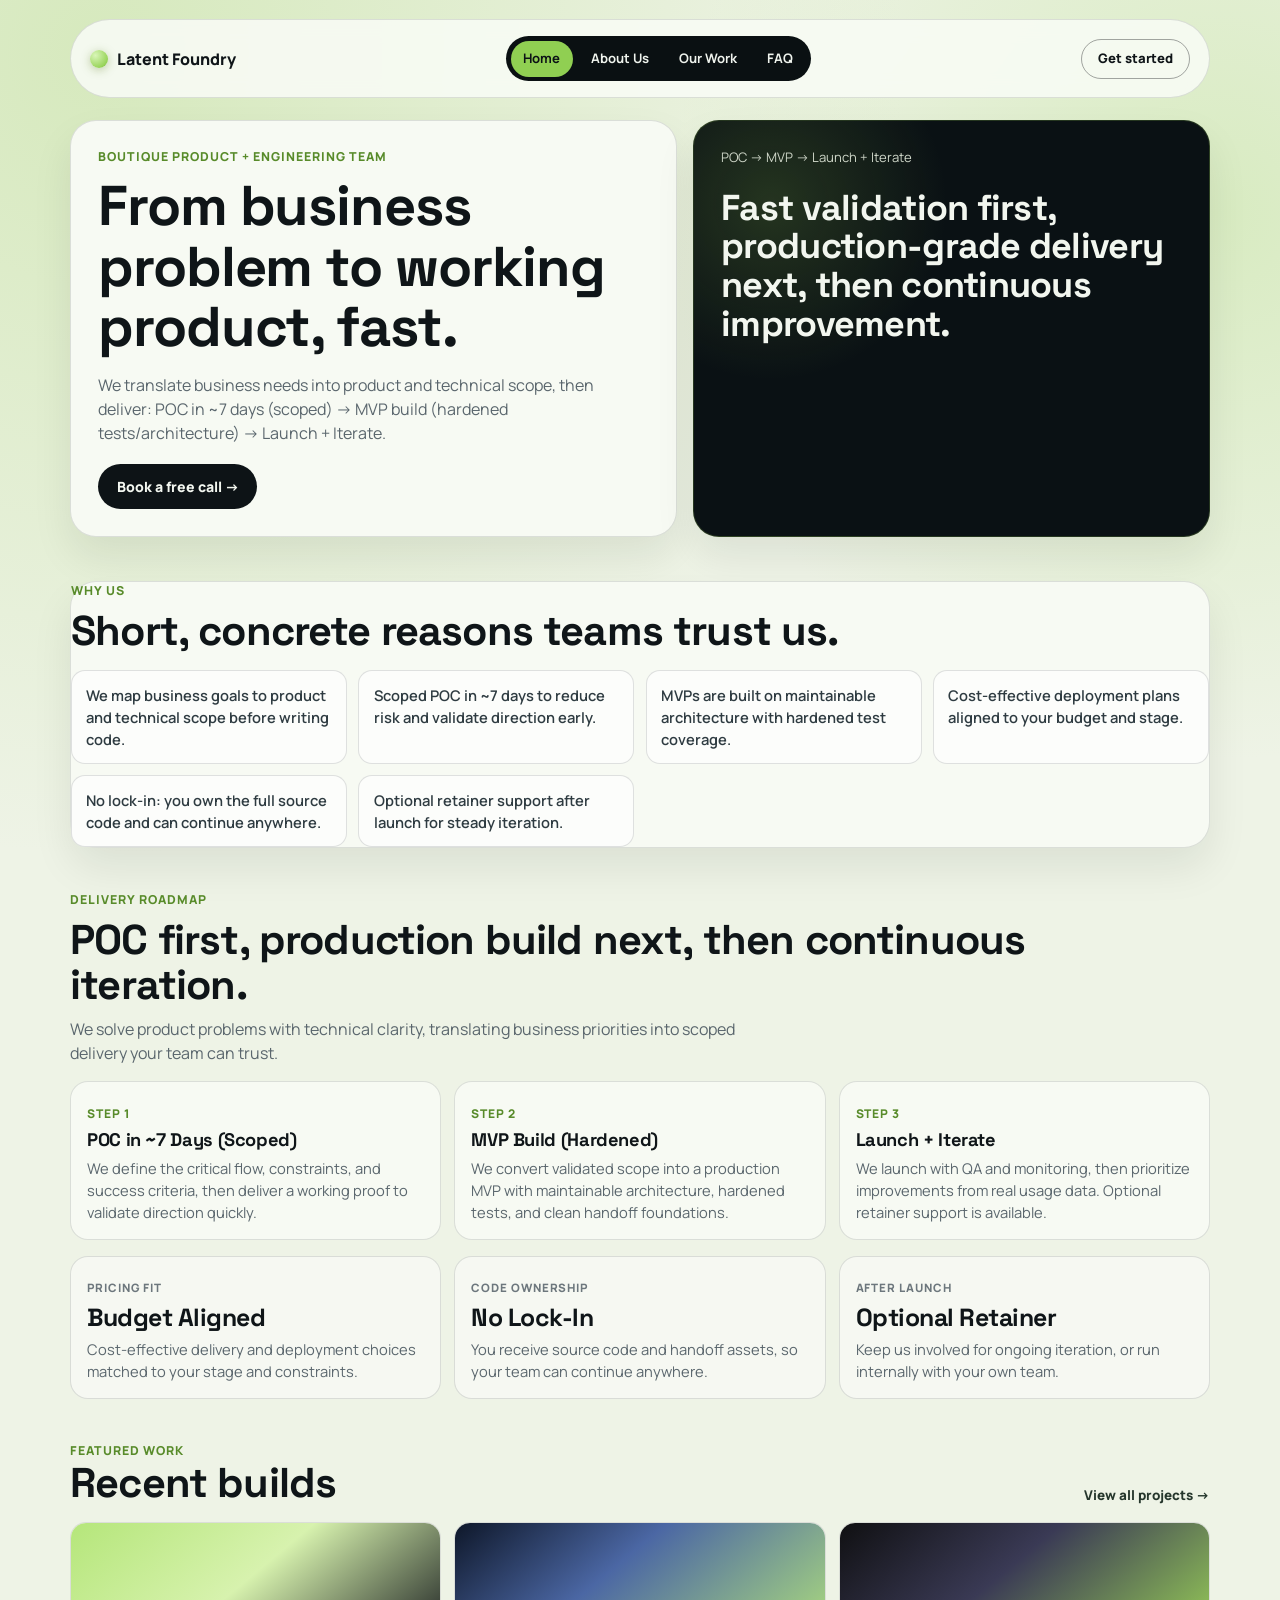
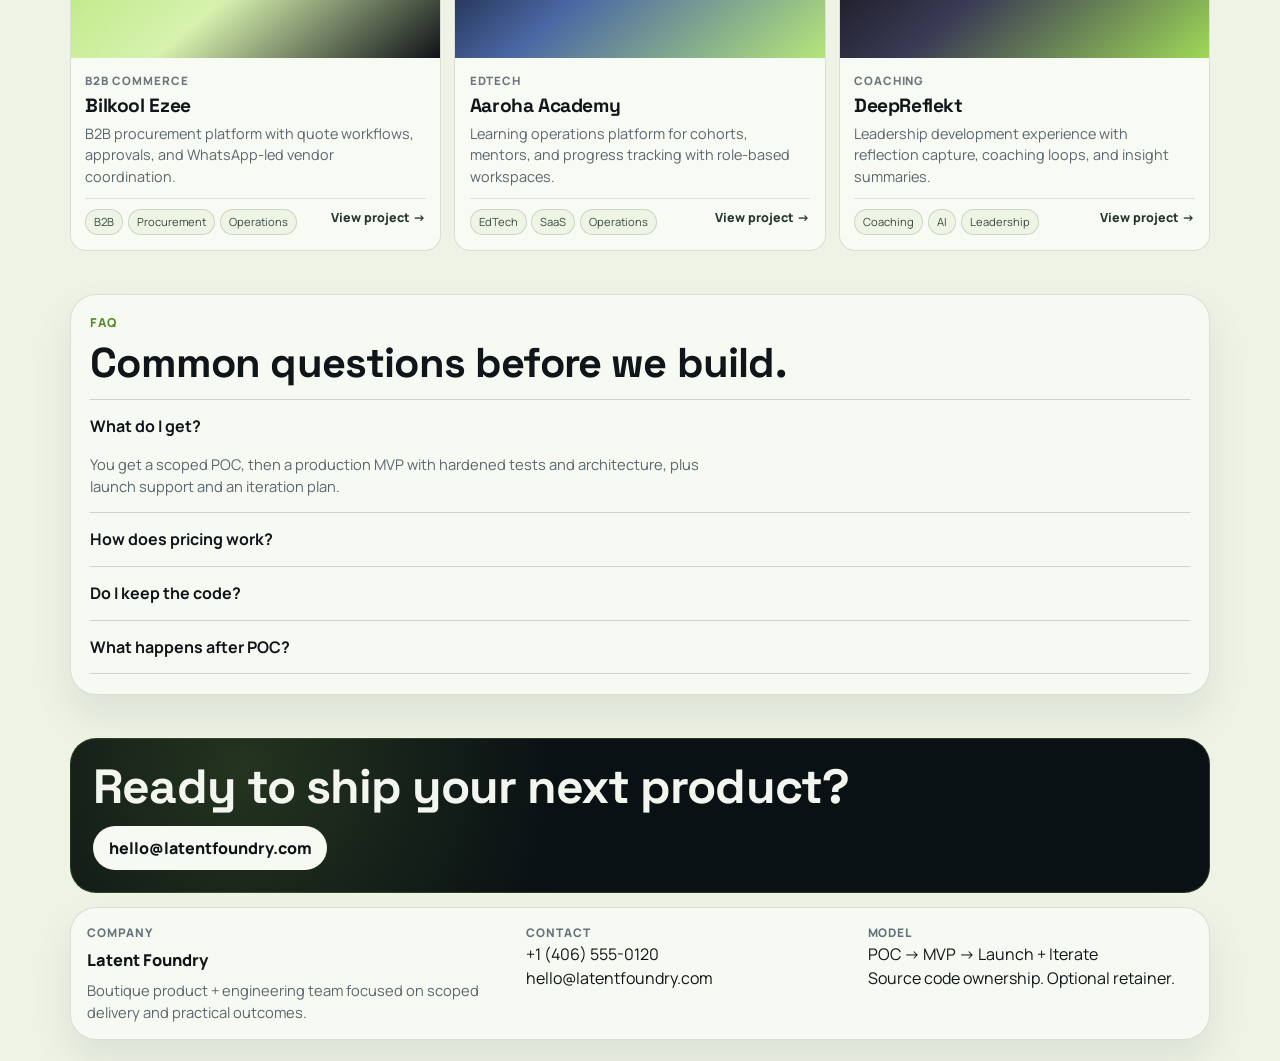
==== index.html @ 04f0ca00 "Convert site to multi-page static routes with project slug pages" ====
<!doctype html>
<html lang="en">
  <head>
    <meta charset="UTF-8" />
    <link rel="icon" type="image/svg+xml" href="./assets/favicon.svg" />
    <meta name="viewport" content="width=device-width, initial-scale=1.0" />
    <meta
      name="description"
      content="Boutique product and engineering team translating business needs into scoped POCs, hardened MVPs, and launch-ready products."
    />
    <title>Latent Foundry | Home</title>
    <link rel="preconnect" href="https://fonts.googleapis.com" />
    <link rel="preconnect" href="https://fonts.gstatic.com" crossorigin />
    <link
      href="https://fonts.googleapis.com/css2?family=Manrope:wght@400;600;700;800&family=Space+Grotesk:wght@500;700&display=swap"
      rel="stylesheet"
    />
    <link rel="stylesheet" href="./css/styles.css" />
  </head>
  <body data-page="home">
    <header class="site-header" id="top">
      <div class="container nav-shell">
        <a href="./" class="brand">
          <span class="brand-dot" aria-hidden="true"></span>
          <span class="brand-text">Latent Foundry</span>
        </a>
        <nav class="nav-links" aria-label="Primary">
          <a href="./" class="active">Home</a>
          <a href="./about/">About Us</a>
          <a href="./work/">Our Work</a>
          <a href="./#faq">FAQ</a>
        </nav>
        <a href="./get-started/" class="nav-cta">Get started</a>
      </div>
    </header>

    <main>
      <section class="hero section">
        <div class="container hero-grid">
          <div class="hero-copy panel" data-reveal>
            <p class="eyebrow" id="hero-eyebrow"></p>
            <h1 id="hero-title"></h1>
            <p class="subtitle" id="hero-subtitle"></p>
            <a href="./get-started/" class="primary-cta">Book a free call -></a>
          </div>

          <aside class="hero-card panel panel-dark" data-reveal>
            <p class="meta" id="hero-card-meta"></p>
            <h2 id="hero-card-title"></h2>
            <div class="bars" aria-hidden="true">
              <span class="bar b1"></span>
              <span class="bar b2"></span>
              <span class="bar b3"></span>
            </div>
          </aside>
        </div>
      </section>

      <section class="section" id="why-us">
        <div class="container panel" data-reveal>
          <div class="section-head">
            <p class="eyebrow">Why us</p>
            <h2>Short, concrete reasons teams trust us.</h2>
          </div>
          <ul id="why-us-list" class="why-list"></ul>
        </div>
      </section>

      <section class="section" id="roadmap">
        <div class="container" data-reveal>
          <div class="section-head">
            <p class="eyebrow">Delivery roadmap</p>
            <h2 id="roadmap-title"></h2>
            <p class="lead" id="roadmap-subtitle"></p>
          </div>
          <div id="roadmap-steps" class="roadmap-grid"></div>
          <div id="trust-cards" class="trust-grid"></div>
        </div>
      </section>

      <section class="section">
        <div class="container" data-reveal>
          <div class="section-head inline-head">
            <div>
              <p class="eyebrow">Featured work</p>
              <h2>Recent builds</h2>
            </div>
            <a class="text-link-cta" href="./work/">View all projects -></a>
          </div>
          <div id="featured-project-grid" class="project-grid" data-project-link-prefix="./work/"></div>
        </div>
      </section>

      <section class="section" id="faq">
        <div class="container panel faq-panel" data-reveal>
          <div class="section-head">
            <p class="eyebrow">FAQ</p>
            <h2>Common questions before we build.</h2>
          </div>
          <div id="faq-list" class="faq-list"></div>
        </div>
      </section>
    </main>

    <footer class="section" id="contact">
      <div class="container">
        <div class="footer-cta panel-dark" data-reveal>
          <h2>Ready to ship your next product?</h2>
          <a href="mailto:hello@latentfoundry.com" class="footer-cta-link">hello@latentfoundry.com</a>
        </div>
        <div class="footer-grid panel" data-reveal>
          <div>
            <p class="footer-label">Company</p>
            <p class="footer-brand">Latent Foundry</p>
            <p class="footer-copy">
              Boutique product + engineering team focused on scoped delivery and practical outcomes.
            </p>
          </div>
          <div>
            <p class="footer-label">Contact</p>
            <p>+1 (406) 555-0120</p>
            <p>hello@latentfoundry.com</p>
          </div>
          <div>
            <p class="footer-label">Model</p>
            <p>POC -> MVP -> Launch + Iterate</p>
            <p>Source code ownership. Optional retainer.</p>
          </div>
        </div>
      </div>
    </footer>

    <script src="./js/content.js" defer></script>
    <script src="./js/main.js" defer></script>
  </body>
</html>
---- css/styles.css ----
:root {
  --bg: #eef3e6;
  --bg-soft: #f7faf3;
  --ink: #0f1518;
  --ink-soft: #5a666d;
  --line: rgba(12, 18, 20, 0.12);
  --accent: #79ba37;
  --accent-dark: #588b2a;
  --radius-lg: 26px;
  --radius-md: 18px;
  --container: 1140px;
}

*,
*::before,
*::after {
  box-sizing: border-box;
}

html {
  scroll-behavior: smooth;
}

body {
  margin: 0;
  background:
    radial-gradient(circle at 8% 2%, #d6e9bd 0%, transparent 28%),
    radial-gradient(circle at 95% 8%, #d8ebc1 0%, transparent 20%),
    var(--bg);
  color: var(--ink);
  font-family: "Manrope", system-ui, -apple-system, Segoe UI, sans-serif;
  line-height: 1.5;
}

h1,
h2,
h3 {
  margin: 0;
  font-family: "Space Grotesk", "Manrope", sans-serif;
  letter-spacing: -0.02em;
  line-height: 1.08;
}

p {
  margin: 0;
}

a {
  color: inherit;
}

.container {
  width: min(var(--container), calc(100% - 2rem));
  margin-inline: auto;
}

.section {
  padding-block: 1.35rem;
}

.site-header {
  padding-top: 1.2rem;
}

.nav-shell {
  border: 1px solid var(--line);
  background: rgba(248, 251, 244, 0.9);
  border-radius: 999px;
  padding: 1rem 1.2rem;
  display: grid;
  grid-template-columns: auto 1fr auto;
  gap: 1rem;
  align-items: center;
  backdrop-filter: blur(10px);
}

.brand {
  display: inline-flex;
  align-items: center;
  gap: 0.55rem;
  text-decoration: none;
}

.brand-dot {
  width: 18px;
  height: 18px;
  border-radius: 50%;
  background: radial-gradient(circle at 30% 30%, #d9f6b8, #99d45b 70%, #6da832 100%);
  box-shadow: 0 2px 10px rgba(90, 127, 36, 0.38);
}

.brand-text {
  font-size: 1rem;
  font-weight: 800;
}

.nav-links {
  justify-self: center;
  display: flex;
  gap: 0.3rem;
  padding: 0.3rem;
  border-radius: 999px;
  background: #0a1012;
}

.nav-links a {
  color: #eff3ed;
  text-decoration: none;
  font-size: 0.82rem;
  font-weight: 700;
  border-radius: 999px;
  padding: 0.5rem 0.8rem;
}

.nav-links a:hover {
  background: rgba(135, 201, 63, 0.22);
}

.nav-links a.active {
  background: #90cf52;
  color: #0c1215;
}

.nav-cta {
  text-decoration: none;
  border: 1px solid rgba(10, 13, 14, 0.36);
  border-radius: 999px;
  padding: 0.58rem 1rem;
  font-size: 0.82rem;
  font-weight: 800;
}

.nav-cta:hover {
  background: #0f1416;
  color: #f3f8ee;
}

.nav-cta.active {
  background: #0f1416;
  color: #f3f8ee;
}

.hero-grid {
  display: grid;
  grid-template-columns: 1.08fr 0.92fr;
  gap: 1rem;
}

.panel {
  border: 1px solid var(--line);
  border-radius: var(--radius-lg);
  background: var(--bg-soft);
  box-shadow: 0 20px 40px rgba(17, 28, 12, 0.08);
}

.hero-copy {
  padding: 1.7rem;
}

.eyebrow {
  color: var(--accent-dark);
  font-size: 0.77rem;
  letter-spacing: 0.08em;
  text-transform: uppercase;
  font-weight: 800;
}

#hero-title {
  margin-top: 0.6rem;
  font-size: clamp(2rem, 5vw, 3.5rem);
  max-width: 16ch;
}

.subtitle {
  margin-top: 0.95rem;
  color: var(--ink-soft);
  font-size: 1rem;
  max-width: 58ch;
}

.primary-cta {
  margin-top: 1.2rem;
  display: inline-flex;
  text-decoration: none;
  background: #0d1316;
  color: #f3f7f0;
  border-radius: 999px;
  padding: 0.75rem 1.15rem;
  font-size: 0.88rem;
  font-weight: 800;
  transition: transform 0.2s ease, box-shadow 0.2s ease;
}

.primary-cta:hover {
  transform: translateY(-2px);
  box-shadow: 0 12px 20px rgba(11, 17, 19, 0.22);
}

.panel-dark {
  background:
    radial-gradient(circle at 15% 20%, rgba(131, 177, 72, 0.22) 0%, transparent 32%),
    #0a1114;
  border: 1px solid rgba(143, 201, 77, 0.2);
  color: #f2f6ef;
  border-radius: var(--radius-lg);
}

.hero-card {
  padding: 1.7rem;
  display: grid;
  gap: 1rem;
}

.hero-card .meta {
  font-size: 0.82rem;
  color: #ced6c8;
}

#hero-card-title {
  font-size: clamp(1.45rem, 3.8vw, 2.25rem);
  max-width: 20ch;
}

.bars {
  margin-top: auto;
  min-height: 140px;
  display: flex;
  align-items: flex-end;
  gap: 0.6rem;
}

.bar {
  width: clamp(38px, 7vw, 60px);
  border-radius: 6px 6px 0 0;
}

.b1 {
  height: 58%;
  background: #a7d679;
}

.b2 {
  height: 78%;
  background: #90ca59;
}

.b3 {
  height: 100%;
  background: #72b23a;
}

.section-head {
  display: grid;
  gap: 0.55rem;
}

.section-head h2 {
  font-size: clamp(1.65rem, 4vw, 2.6rem);
}

.inline-head {
  display: flex;
  justify-content: space-between;
  align-items: end;
  gap: 1rem;
}

.text-link-cta {
  font-size: 0.84rem;
  font-weight: 800;
  text-decoration: none;
  color: #25362c;
}

.lead {
  color: var(--ink-soft);
  max-width: 68ch;
}

.why-list {
  margin: 1rem 0 0;
  padding: 0;
  list-style: none;
  display: grid;
  gap: 0.7rem;
  grid-template-columns: repeat(auto-fit, minmax(240px, 1fr));
}

.why-list li {
  border: 1px solid var(--line);
  border-radius: 14px;
  background: #fcfdfb;
  padding: 0.8rem 0.9rem;
  font-size: 0.92rem;
  color: #2e3b41;
  font-weight: 600;
}

.roadmap-grid {
  margin-top: 1rem;
  display: grid;
  gap: 0.8rem;
  grid-template-columns: repeat(3, minmax(0, 1fr));
}

.roadmap-step {
  border: 1px solid var(--line);
  border-radius: var(--radius-md);
  background: var(--bg-soft);
  padding: 1rem;
}

.roadmap-step .phase {
  color: var(--accent-dark);
  text-transform: uppercase;
  letter-spacing: 0.08em;
  font-size: 0.75rem;
  font-weight: 800;
}

.roadmap-step h3 {
  margin-top: 0.45rem;
  font-size: 1.14rem;
}

.roadmap-step p {
  margin-top: 0.45rem;
  color: var(--ink-soft);
  font-size: 0.92rem;
}

.trust-grid {
  margin-top: 1rem;
  display: grid;
  gap: 0.8rem;
  grid-template-columns: repeat(3, minmax(0, 1fr));
}

.trust-card {
  border: 1px solid var(--line);
  border-radius: var(--radius-md);
  background: #f6f8f2;
  padding: 1rem;
}

.trust-card .label {
  text-transform: uppercase;
  letter-spacing: 0.08em;
  font-size: 0.72rem;
  color: #6d777d;
  font-weight: 800;
}

.trust-card h3 {
  margin-top: 0.5rem;
  font-size: 1.55rem;
}

.trust-card p {
  margin-top: 0.4rem;
  color: var(--ink-soft);
  font-size: 0.92rem;
}

.tag-filters {
  margin-top: 1rem;
  display: flex;
  flex-wrap: wrap;
  gap: 0.45rem;
}

.tag-btn {
  border: 1px solid rgba(10, 16, 18, 0.17);
  border-radius: 999px;
  padding: 0.46rem 0.85rem;
  background: #f2f8e8;
  color: #2a392f;
  font-size: 0.78rem;
  font-weight: 700;
  cursor: pointer;
}

.tag-btn.active {
  background: #0d1417;
  border-color: #0d1417;
  color: #edf4eb;
}

.project-grid {
  margin-top: 1rem;
  display: grid;
  gap: 0.8rem;
  grid-template-columns: repeat(auto-fit, minmax(250px, 1fr));
}

.project-card {
  border: 1px solid var(--line);
  border-radius: 16px;
  overflow: hidden;
  background: #f8faf4;
}

.project-preview {
  min-height: 135px;
}

.project-body {
  padding: 0.9rem;
}

.project-meta {
  font-size: 0.72rem;
  font-weight: 800;
  text-transform: uppercase;
  letter-spacing: 0.08em;
  color: #6b767d;
}

.project-card h3 {
  margin-top: 0.45rem;
  font-size: 1.2rem;
}

.project-summary {
  margin-top: 0.35rem;
  color: var(--ink-soft);
  font-size: 0.9rem;
}

.project-bottom {
  margin-top: 0.65rem;
  border-top: 1px solid rgba(11, 17, 18, 0.1);
  padding-top: 0.65rem;
  display: flex;
  justify-content: space-between;
  align-items: flex-start;
  gap: 0.5rem;
}

.chips {
  display: flex;
  flex-wrap: wrap;
  gap: 0.3rem;
}

.chip {
  border: 1px solid rgba(10, 16, 18, 0.14);
  border-radius: 999px;
  font-size: 0.7rem;
  padding: 0.22rem 0.5rem;
  background: #eef5e4;
  color: #3a4942;
}

.duration {
  font-size: 0.76rem;
  color: #657078;
  font-weight: 700;
  white-space: nowrap;
}

.project-link {
  font-size: 0.78rem;
  font-weight: 800;
  text-decoration: none;
  color: #24352b;
  white-space: nowrap;
}

.faq-panel {
  padding: 1.2rem;
}

.faq-list {
  margin-top: 0.8rem;
  border-top: 1px solid rgba(10, 16, 18, 0.16);
}

.faq-item {
  border-bottom: 1px solid rgba(10, 16, 18, 0.16);
}

.faq-item summary {
  cursor: pointer;
  list-style: none;
  font-weight: 700;
  padding: 0.9rem 0;
}

.faq-item summary::-webkit-details-marker {
  display: none;
}

.faq-item p {
  margin-bottom: 0.95rem;
  color: var(--ink-soft);
  font-size: 0.92rem;
  max-width: 70ch;
}

.footer-cta {
  padding: 1.4rem;
}

.footer-cta h2 {
  font-size: clamp(1.7rem, 5vw, 3rem);
}

.footer-cta-link {
  margin-top: 0.8rem;
  display: inline-flex;
  text-decoration: none;
  font-weight: 800;
  color: #0e1518;
  background: #f6faf3;
  border-radius: 999px;
  padding: 0.62rem 0.95rem;
}

.footer-grid {
  margin-top: 0.9rem;
  padding: 1rem;
  display: grid;
  grid-template-columns: 1.3fr 1fr 1fr;
  gap: 1rem;
}

.footer-label {
  text-transform: uppercase;
  letter-spacing: 0.08em;
  font-size: 0.74rem;
  color: #64727b;
  font-weight: 800;
}

.footer-brand {
  margin-top: 0.35rem;
  font-size: 1.02rem;
  font-weight: 800;
}

.footer-copy {
  margin-top: 0.4rem;
  color: var(--ink-soft);
  font-size: 0.92rem;
}

.page-shell {
  padding: 1.3rem;
}

.page-shell h1 {
  margin-top: 0.6rem;
  font-size: clamp(2rem, 5vw, 3rem);
}

.page-shell .lead {
  margin-top: 0.8rem;
}

.founder-grid {
  margin-top: 1.25rem;
  display: grid;
  gap: 0.9rem;
  grid-template-columns: repeat(2, minmax(0, 1fr));
}

.founder-card {
  border: 1px solid var(--line);
  border-radius: 16px;
  background: #fbfcf8;
  padding: 1rem;
}

.founder-avatar {
  width: 140px;
  max-width: 100%;
  aspect-ratio: 1 / 1;
  border-radius: 12px;
  background: linear-gradient(145deg, #b2dc79 0%, #e7f5d0 55%, #889c6f 100%);
}

.founder-card h3 {
  margin-top: 0.75rem;
  font-size: 1.2rem;
}

.muted {
  color: var(--ink-soft);
  font-size: 0.9rem;
}

.form-placeholder {
  margin-top: 1.25rem;
  border: 1px dashed rgba(12, 17, 18, 0.25);
  border-radius: 14px;
  padding: 0.9rem;
  background: rgba(255, 255, 255, 0.66);
  display: grid;
  gap: 0.65rem;
}

.form-row {
  height: 44px;
  border-radius: 10px;
  background: #e8ece3;
}

.form-row.short {
  max-width: 320px;
}

.form-box {
  height: 170px;
  border-radius: 10px;
  background: #dde5d0;
}

.project-shell {
  padding: 1.3rem;
}

.back-link {
  text-decoration: none;
  font-size: 0.8rem;
  text-transform: uppercase;
  letter-spacing: 0.08em;
  font-weight: 800;
  color: #49752b;
}

.project-shell h1 {
  margin-top: 0.45rem;
  font-size: clamp(2rem, 4vw, 3.4rem);
}

.project-detail-grid {
  margin-top: 1rem;
  display: grid;
  grid-template-columns: 1.08fr 0.92fr;
  gap: 0.8rem;
}

.project-preview.large {
  min-height: 320px;
  border-radius: 16px;
}

.project-side-card {
  border: 1px solid var(--line);
  border-radius: 16px;
  background: #fbfdf9;
  padding: 1rem;
}

.project-side-card h2 {
  font-size: 1.45rem;
}

.duration-line {
  margin-top: 0.5rem;
  color: var(--ink-soft);
  font-size: 0.9rem;
}

.project-side-card h3 {
  margin-top: 0.9rem;
  font-size: 0.96rem;
  text-transform: uppercase;
  letter-spacing: 0.08em;
}

.project-side-card ul {
  margin: 0.55rem 0 0;
  padding: 0;
  list-style: none;
  display: grid;
  gap: 0.45rem;
}

.project-side-card li {
  border: 1px solid rgba(11, 17, 18, 0.12);
  border-radius: 10px;
  padding: 0.5rem 0.6rem;
  color: #49545a;
  background: #f5f9ef;
  font-size: 0.88rem;
}

[data-reveal] {
  opacity: 0;
  transform: translateY(12px);
  transition: opacity 0.45s ease, transform 0.45s ease;
}

[data-reveal].is-visible {
  opacity: 1;
  transform: translateY(0);
}

@media (max-width: 1024px) {
  .nav-shell {
    border-radius: 22px;
    grid-template-columns: 1fr;
  }

  .nav-links {
    justify-self: stretch;
    justify-content: space-between;
    flex-wrap: wrap;
  }

  .hero-grid,
  .roadmap-grid,
  .trust-grid,
  .project-detail-grid,
  .founder-grid,
  .footer-grid {
    grid-template-columns: 1fr;
  }

  .inline-head {
    align-items: start;
    flex-direction: column;
  }
}

@media (max-width: 640px) {
  .container {
    width: calc(100% - 1.2rem);
  }

  .hero-copy,
  .hero-card,
  .faq-panel {
    padding: 1rem;
  }
}
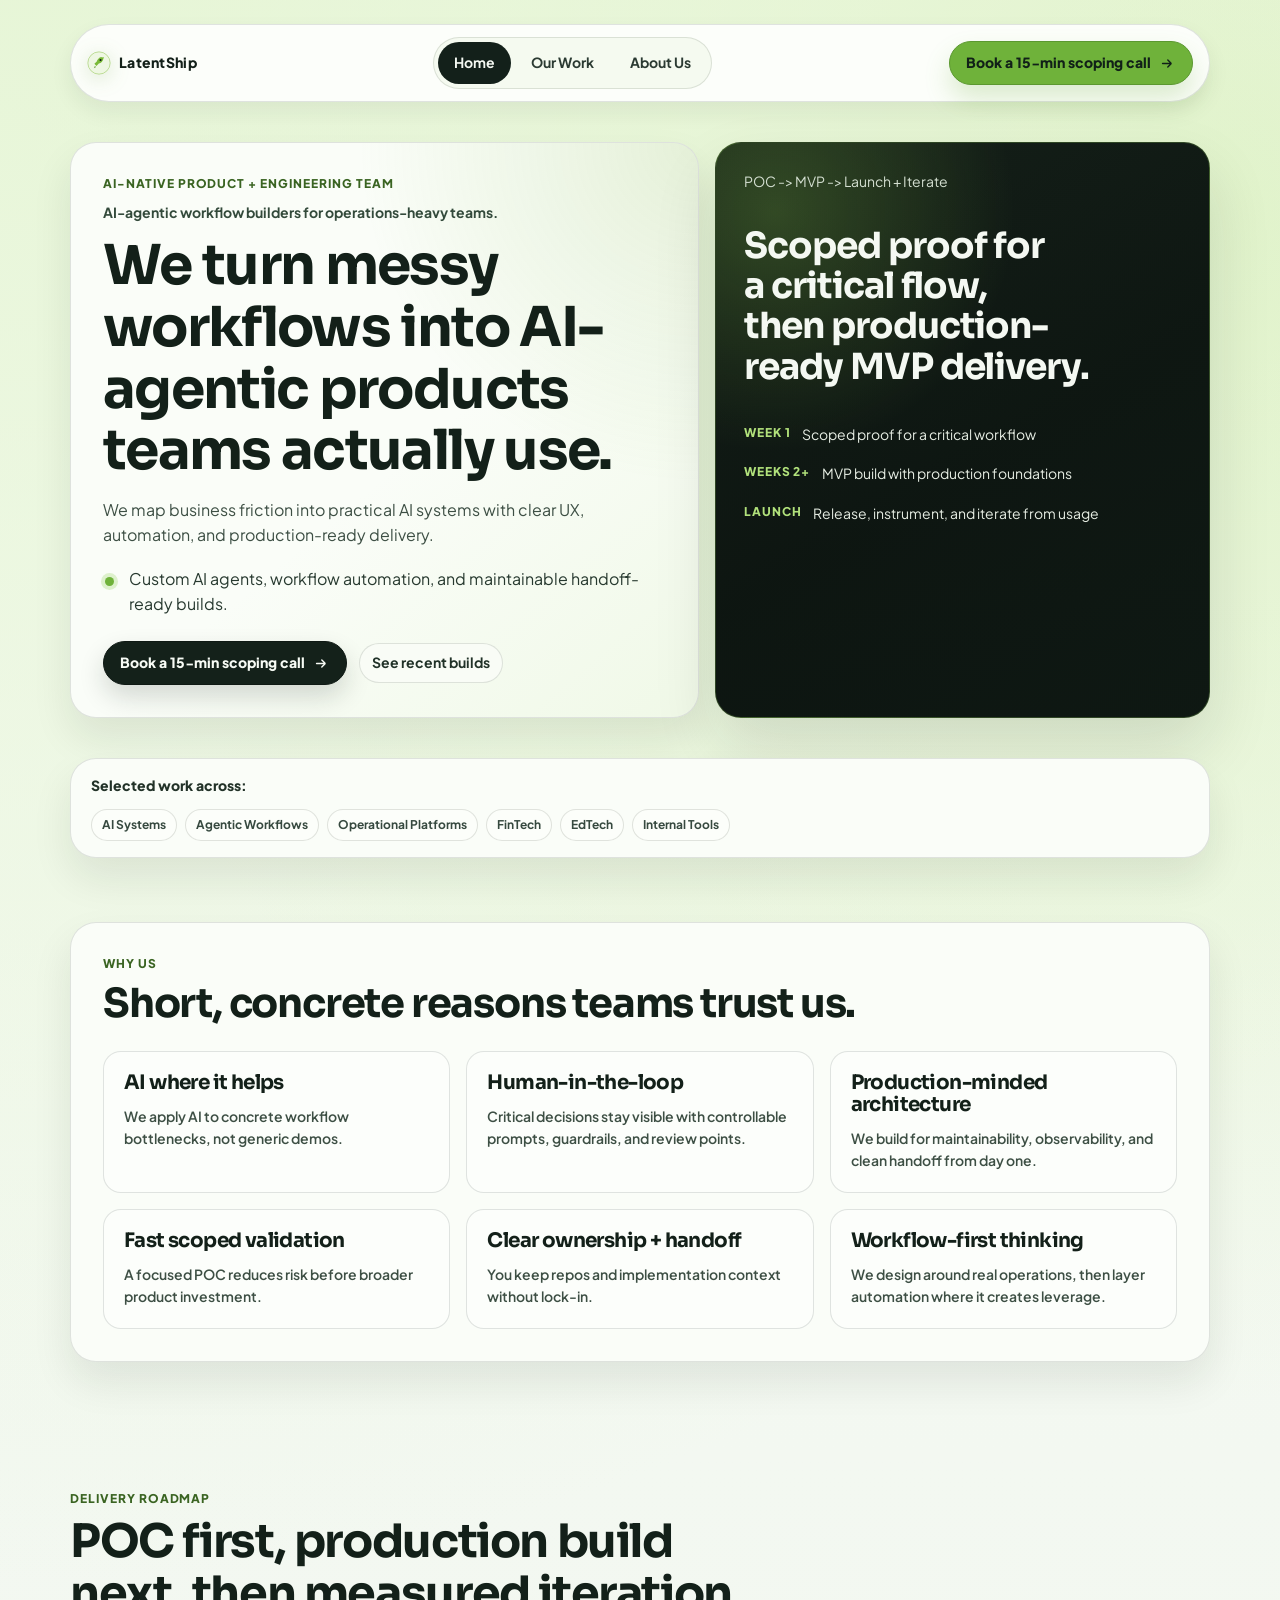
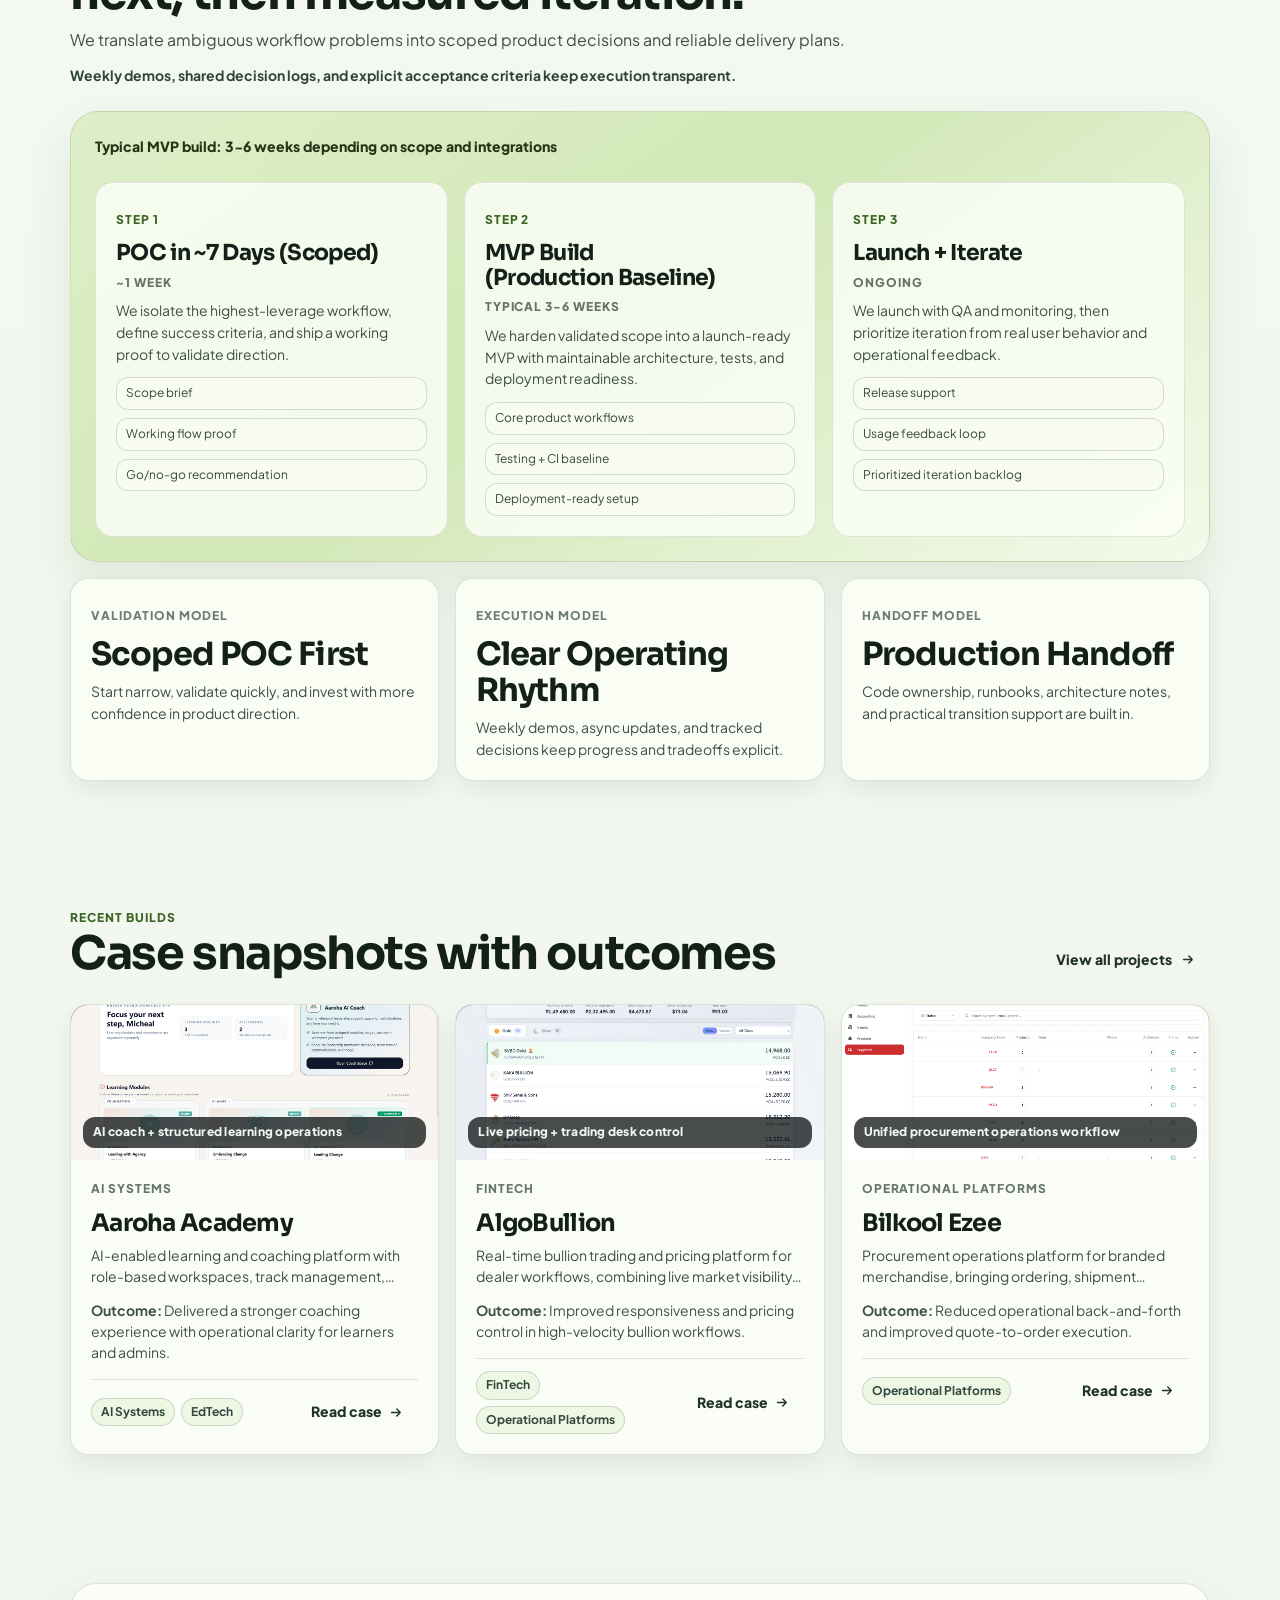
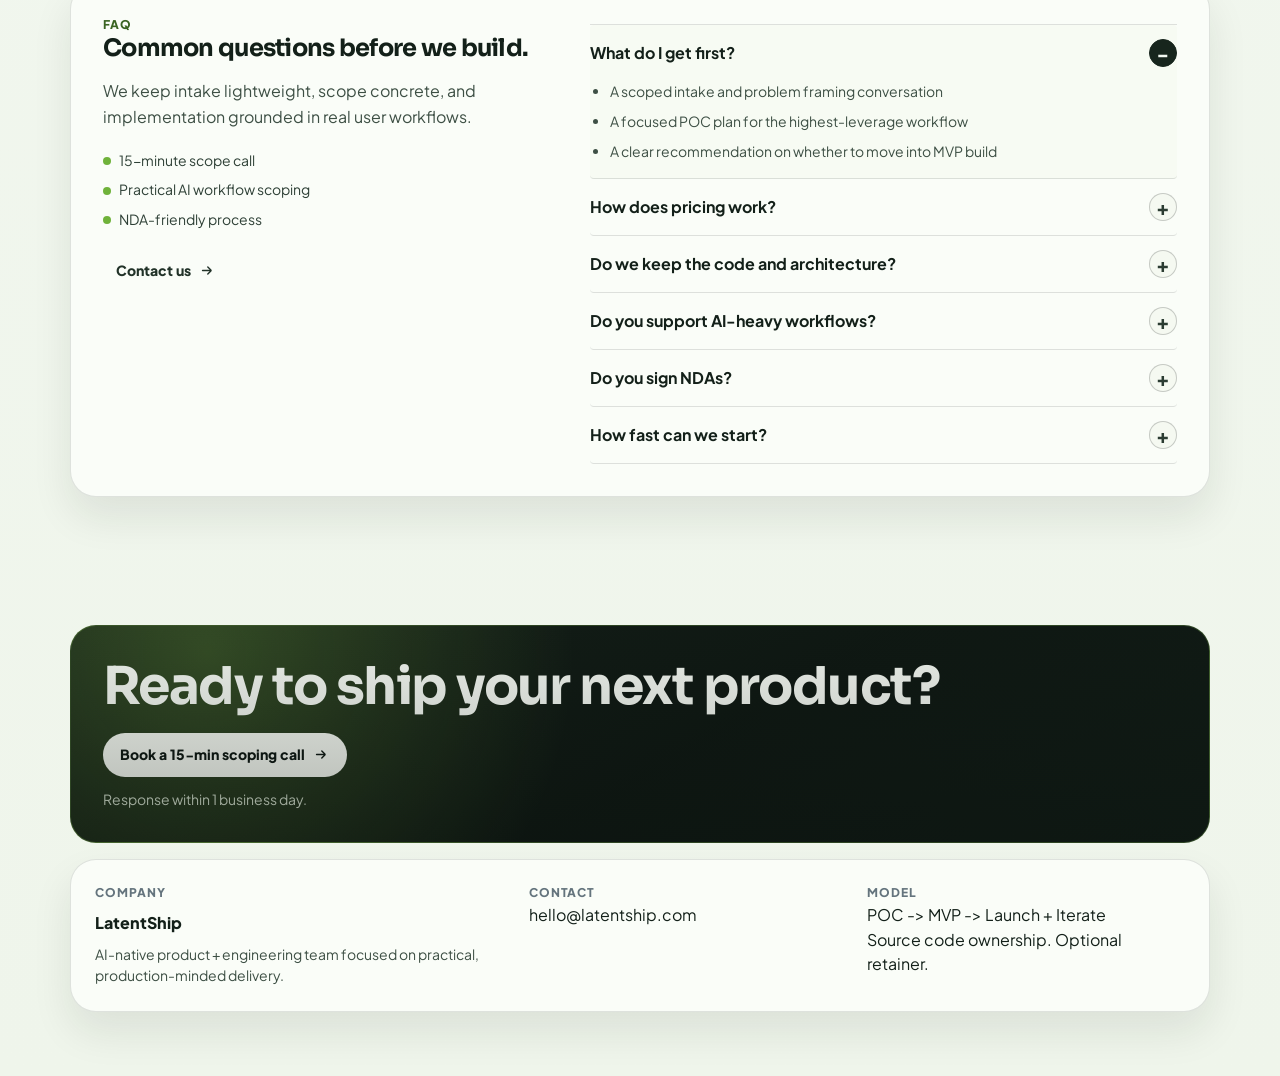
==== commit 448f2c73: "Refine nav pill animation and hover" ====
--- a/index.html
+++ b/index.html
@@ -6,13 +6,13 @@
     <meta name="viewport" content="width=device-width, initial-scale=1.0" />
     <meta
       name="description"
-      content="Boutique product and engineering team translating business needs into scoped POCs, hardened MVPs, and launch-ready products."
+      content="AI-native product and engineering team building agentic workflows, operational platforms, and practical launch-ready systems."
     />
-    <title>Latent Foundry | Home</title>
+    <title>LatentShip | Home</title>
     <link rel="preconnect" href="https://fonts.googleapis.com" />
     <link rel="preconnect" href="https://fonts.gstatic.com" crossorigin />
     <link
-      href="https://fonts.googleapis.com/css2?family=Manrope:wght@400;600;700;800&family=Space+Grotesk:wght@500;700&display=swap"
+      href="https://fonts.googleapis.com/css2?family=Plus+Jakarta+Sans:wght@400;500;600;700;800&family=Sora:wght@500;600;700&display=swap"
       rel="stylesheet"
     />
     <link rel="stylesheet" href="./css/styles.css" />
@@ -21,16 +21,20 @@
     <header class="site-header" id="top">
       <div class="container nav-shell">
         <a href="./" class="brand">
-          <span class="brand-dot" aria-hidden="true"></span>
-          <span class="brand-text">Latent Foundry</span>
+          <svg class="brand-mark" viewBox="0 0 28 28" aria-hidden="true" focusable="false">
+            <circle cx="14" cy="14" r="13" fill="#eef7e2" stroke="#b6d98a" />
+            <path d="M16.7 6.9c-2.6.6-4.7 2.7-5.3 5.3l-2.8 2.8 2.4 2.4 2.8-2.8c2.6-.6 4.7-2.7 5.3-5.3l.5-2.2-2.2.5Z" fill="#79ba37" />
+            <circle cx="15.8" cy="10.4" r="1.2" fill="#0f1518" />
+            <path d="M9.2 17.4 8 20l2.6-1.2z" fill="#5f9b2f" />
+          </svg>
+          <span class="brand-text">LatentShip</span>
         </a>
         <nav class="nav-links" aria-label="Primary">
           <a href="./" class="active">Home</a>
+          <a href="./work/">Our Work</a>
           <a href="./about/">About Us</a>
-          <a href="./work/">Our Work</a>
-          <a href="./#faq">FAQ</a>
         </nav>
-        <a href="./get-started/" class="nav-cta">Get started</a>
+        <a href="./get-started/" class="nav-cta" data-track="cta_primary">Book a 15-min scoping call</a>
       </div>
     </header>
 
@@ -39,14 +43,20 @@
         <div class="container hero-grid">
           <div class="hero-copy panel" data-reveal>
             <p class="eyebrow" id="hero-eyebrow"></p>
+            <p class="hero-qualifier" id="hero-qualifier"></p>
             <h1 id="hero-title"></h1>
             <p class="subtitle" id="hero-subtitle"></p>
-            <a href="./get-started/" class="primary-cta">Book a free call -></a>
+            <ul id="hero-bullets" class="hero-bullets"></ul>
+            <div class="hero-actions">
+              <a href="./get-started/" class="primary-cta" data-track="cta_primary">Book a 15-min scoping call</a>
+              <a href="./work/" class="secondary-cta" data-track="cta_secondary">See recent builds</a>
+            </div>
           </div>
 
           <aside class="hero-card panel panel-dark" data-reveal>
             <p class="meta" id="hero-card-meta"></p>
             <h2 id="hero-card-title"></h2>
+            <ul id="hero-timeline" class="hero-timeline"></ul>
             <div class="bars" aria-hidden="true">
               <span class="bar b1"></span>
               <span class="bar b2"></span>
@@ -56,8 +66,15 @@
         </div>
       </section>
 
+      <section class="section section-tight">
+        <div class="container proof-strip panel" data-reveal>
+          <p id="proof-title"></p>
+          <div id="proof-badges" class="proof-badges"></div>
+        </div>
+      </section>
+
       <section class="section" id="why-us">
-        <div class="container panel" data-reveal>
+        <div class="container panel why-panel" data-reveal>
           <div class="section-head">
             <p class="eyebrow">Why us</p>
             <h2>Short, concrete reasons teams trust us.</h2>
@@ -72,8 +89,14 @@
             <p class="eyebrow">Delivery roadmap</p>
             <h2 id="roadmap-title"></h2>
             <p class="lead" id="roadmap-subtitle"></p>
+            <p class="collab-note" id="roadmap-collaboration"></p>
           </div>
-          <div id="roadmap-steps" class="roadmap-grid"></div>
+          <div class="roadmap-stage">
+            <div class="stage-top">
+              <span class="slot-note" id="roadmap-stage-note"></span>
+            </div>
+            <div id="roadmap-steps" class="roadmap-grid timeline-grid"></div>
+          </div>
           <div id="trust-cards" class="trust-grid"></div>
         </div>
       </section>
@@ -82,22 +105,31 @@
         <div class="container" data-reveal>
           <div class="section-head inline-head">
             <div>
-              <p class="eyebrow">Featured work</p>
-              <h2>Recent builds</h2>
+              <p class="eyebrow">Recent builds</p>
+              <h2>Case snapshots with outcomes</h2>
             </div>
-            <a class="text-link-cta" href="./work/">View all projects -></a>
+            <a class="text-link-cta" href="./work/" data-track="cta_secondary">View all projects</a>
           </div>
           <div id="featured-project-grid" class="project-grid" data-project-link-prefix="./work/"></div>
         </div>
       </section>
 
       <section class="section" id="faq">
-        <div class="container panel faq-panel" data-reveal>
-          <div class="section-head">
+        <div class="container panel faq-shell" data-reveal>
+          <div class="faq-left">
             <p class="eyebrow">FAQ</p>
             <h2>Common questions before we build.</h2>
+            <p class="lead">
+              We keep intake lightweight, scope concrete, and implementation grounded in real user workflows.
+            </p>
+            <ul class="call-list">
+              <li>15-minute scope call</li>
+              <li>Practical AI workflow scoping</li>
+              <li>NDA-friendly process</li>
+            </ul>
+            <a href="./get-started/" class="text-link-cta" data-track="cta_secondary">Contact us</a>
           </div>
-          <div id="faq-list" class="faq-list"></div>
+          <div id="faq-list" class="faq-list faq-right"></div>
         </div>
       </section>
     </main>
@@ -106,20 +138,20 @@
       <div class="container">
         <div class="footer-cta panel-dark" data-reveal>
           <h2>Ready to ship your next product?</h2>
-          <a href="mailto:hello@latentfoundry.com" class="footer-cta-link">hello@latentfoundry.com</a>
+          <a href="./get-started/" class="footer-cta-link" data-track="cta_primary">Book a 15-min scoping call</a>
+          <p class="footer-subline">Response within 1 business day.</p>
         </div>
         <div class="footer-grid panel" data-reveal>
           <div>
             <p class="footer-label">Company</p>
-            <p class="footer-brand">Latent Foundry</p>
+            <p class="footer-brand">LatentShip</p>
             <p class="footer-copy">
-              Boutique product + engineering team focused on scoped delivery and practical outcomes.
+              AI-native product + engineering team focused on practical, production-minded delivery.
             </p>
           </div>
           <div>
             <p class="footer-label">Contact</p>
-            <p>+1 (406) 555-0120</p>
-            <p>hello@latentfoundry.com</p>
+            <p>hello@latentship.com</p>
           </div>
           <div>
             <p class="footer-label">Model</p>
--- a/css/styles.css
+++ b/css/styles.css
@@ -1,14 +1,74 @@
 :root {
-  --bg: #eef3e6;
-  --bg-soft: #f7faf3;
-  --ink: #0f1518;
-  --ink-soft: #5a666d;
-  --line: rgba(12, 18, 20, 0.12);
-  --accent: #79ba37;
-  --accent-dark: #588b2a;
+  --font-body: "Plus Jakarta Sans", "Segoe UI", system-ui, -apple-system, sans-serif;
+  --font-display: "Sora", "Plus Jakarta Sans", sans-serif;
+
+  --bg: #f3f8f1;
+  --bg-soft: #fbfdf9;
+  --surface: #ffffff;
+  --surface-muted: #f4f8f1;
+  --ink: #132019;
+  --ink-soft: #3d4f44;
+  --ink-muted: #6d7d73;
+
+  --brand-50: #edf8e3;
+  --brand-100: #d9efc5;
+  --brand-200: #bde092;
+  --brand-400: #6fb23a;
+  --brand-500: #5b9830;
+  --brand-700: #3a6422;
+
+  --info-100: #e4efff;
+  --info-500: #1f69d6;
+  --success-100: #e2f6eb;
+  --success-500: #227a48;
+  --warning-100: #fff3dd;
+  --warning-500: #a66a00;
+  --danger-100: #ffe7e7;
+  --danger-500: #ba2f2f;
+
+  --line: rgba(18, 32, 24, 0.12);
+  --line-strong: rgba(18, 32, 24, 0.24);
+  --focus: #2c7be5;
+
+  --shadow-sm: 0 10px 22px rgba(26, 42, 29, 0.07);
+  --shadow-md: 0 20px 40px rgba(21, 35, 26, 0.09);
+  --shadow-lg: 0 30px 64px rgba(18, 28, 22, 0.12);
+
+  --radius-sm: 12px;
+  --radius-md: 18px;
   --radius-lg: 26px;
-  --radius-md: 18px;
+  --radius-pill: 999px;
+
+  --space-1: 4px;
+  --space-2: 8px;
+  --space-3: 12px;
+  --space-4: 16px;
+  --space-5: 20px;
+  --space-6: 24px;
+  --space-7: 28px;
+  --space-8: 32px;
+  --space-10: 40px;
+  --space-12: 48px;
+  --space-16: 64px;
+
+  --text-xs: 12px;
+  --text-sm: 14px;
+  --text-md: 16px;
+  --text-lg: 20px;
+  --text-xl: clamp(28px, 3.5vw, 42px);
+  --text-hero: clamp(36px, 5.2vw, 64px);
+  --arrow-size: 17px;
+  --arrow-mask: url("data:image/svg+xml,%3Csvg xmlns='http://www.w3.org/2000/svg' viewBox='0 0 24 24'%3E%3Cpath d='M18 12a2 2 0 0 0-.59-1.4l-4.29-4.3a1 1 0 1 0-1.41 1.42L15 11H5a1 1 0 1 0 0 2h10l-3.29 3.29a1 1 0 1 0 1.41 1.42l4.29-4.3A2 2 0 0 0 18 12Z'/%3E%3C/svg%3E");
+
+  --display-letter: -0.03em;
+  --display-line: 1.12;
+  --body-line: 1.55;
+
   --container: 1140px;
+
+  --ease-out: cubic-bezier(0.2, 0.8, 0.2, 1);
+  --fast: 140ms;
+  --normal: 220ms;
 }
 
 *,
@@ -23,22 +83,24 @@
 
 body {
   margin: 0;
+  color: var(--ink);
+  font-family: var(--font-body);
+  font-size: var(--text-md);
+  line-height: var(--body-line);
   background:
-    radial-gradient(circle at 8% 2%, #d6e9bd 0%, transparent 28%),
-    radial-gradient(circle at 95% 8%, #d8ebc1 0%, transparent 20%),
-    var(--bg);
-  color: var(--ink);
-  font-family: "Manrope", system-ui, -apple-system, Segoe UI, sans-serif;
-  line-height: 1.5;
+    radial-gradient(circle at 3% -4%, #e5f5d4 0%, transparent 38%),
+    radial-gradient(circle at 95% 5%, #dff2c7 0%, transparent 28%),
+    linear-gradient(180deg, #f8fcf4 0%, #f3f8f1 34%, #eff5eb 100%);
 }
 
 h1,
 h2,
 h3 {
   margin: 0;
-  font-family: "Space Grotesk", "Manrope", sans-serif;
-  letter-spacing: -0.02em;
-  line-height: 1.08;
+  font-family: var(--font-display);
+  letter-spacing: var(--display-letter);
+  line-height: var(--display-line);
+  text-wrap: balance;
 }
 
 p {
@@ -49,648 +111,1654 @@
   color: inherit;
 }
 
+[hidden] {
+  display: none !important;
+}
+
+a,
+button,
+summary,
+input,
+select,
+textarea {
+  transition:
+    color var(--fast) var(--ease-out),
+    background-color var(--fast) var(--ease-out),
+    border-color var(--fast) var(--ease-out),
+    box-shadow var(--normal) var(--ease-out),
+    transform var(--normal) var(--ease-out),
+    opacity var(--fast) var(--ease-out);
+}
+
+a:focus-visible,
+button:focus-visible,
+summary:focus-visible,
+input:focus-visible,
+select:focus-visible,
+textarea:focus-visible {
+  outline: 3px solid color-mix(in srgb, var(--focus) 58%, transparent);
+  outline-offset: 2px;
+}
+
 .container {
-  width: min(var(--container), calc(100% - 2rem));
+  width: min(var(--container), calc(100% - var(--space-10)));
   margin-inline: auto;
 }
 
 .section {
-  padding-block: 1.35rem;
+  padding-block: var(--space-16);
+}
+
+.section-tight {
+  padding-top: var(--space-2);
+  padding-bottom: var(--space-6);
+}
+
+#why-us.section {
+  padding-top: var(--space-10);
+}
+
+.hero.section {
+  padding-top: var(--space-10);
+  padding-bottom: var(--space-8);
 }
 
 .site-header {
-  padding-top: 1.2rem;
+  padding-top: var(--space-6);
 }
 
 .nav-shell {
   border: 1px solid var(--line);
-  background: rgba(248, 251, 244, 0.9);
-  border-radius: 999px;
-  padding: 1rem 1.2rem;
+  background: color-mix(in srgb, #ffffff 84%, #eaf6de 16%);
+  border-radius: var(--radius-pill);
+  padding: var(--space-3) var(--space-4);
   display: grid;
   grid-template-columns: auto 1fr auto;
-  gap: 1rem;
+  gap: var(--space-3);
   align-items: center;
   backdrop-filter: blur(10px);
+  box-shadow: var(--shadow-sm);
 }
 
 .brand {
   display: inline-flex;
   align-items: center;
-  gap: 0.55rem;
+  gap: var(--space-2);
   text-decoration: none;
 }
 
-.brand-dot {
-  width: 18px;
-  height: 18px;
-  border-radius: 50%;
-  background: radial-gradient(circle at 30% 30%, #d9f6b8, #99d45b 70%, #6da832 100%);
-  box-shadow: 0 2px 10px rgba(90, 127, 36, 0.38);
+.brand-mark {
+  width: 24px;
+  height: 24px;
+  flex: 0 0 24px;
+  filter: drop-shadow(0 4px 10px rgba(90, 146, 45, 0.2));
 }
 
 .brand-text {
-  font-size: 1rem;
+  font-size: var(--text-sm);
   font-weight: 800;
+  letter-spacing: 0.02em;
 }
 
 .nav-links {
   justify-self: center;
   display: flex;
-  gap: 0.3rem;
-  padding: 0.3rem;
-  border-radius: 999px;
-  background: #0a1012;
+  gap: var(--space-1);
+  padding: var(--space-1);
+  border-radius: var(--radius-pill);
+  background: color-mix(in srgb, #f3f9ed 84%, #ffffff 16%);
+  border: 1px solid color-mix(in srgb, var(--line) 85%, #dce8d2 15%);
+  position: relative;
 }
 
 .nav-links a {
-  color: #eff3ed;
+  color: #2b3a32;
   text-decoration: none;
-  font-size: 0.82rem;
+  font-size: var(--text-sm);
   font-weight: 700;
-  border-radius: 999px;
-  padding: 0.5rem 0.8rem;
+  border-radius: var(--radius-pill);
+  padding: 0 var(--space-4);
+  min-height: 42px;
+  display: inline-flex;
+  align-items: center;
+  position: relative;
+  z-index: 1;
 }
 
 .nav-links a:hover {
-  background: rgba(135, 201, 63, 0.22);
+  background: color-mix(in srgb, var(--brand-100) 45%, white);
+  color: #15211a;
+}
+
+.nav-links a:active {
+  transform: translateY(1px) scale(0.99);
 }
 
 .nav-links a.active {
-  background: #90cf52;
-  color: #0c1215;
+  color: #f4f8f2;
+}
+
+.nav-links:not(.is-pill-ready) a.active {
+  background: #13201a;
+}
+
+.nav-active-pill {
+  display: none;
+}
+
+.nav-links.is-pill-ready .nav-active-pill {
+  display: block;
+  position: absolute;
+  top: var(--space-1);
+  left: 0;
+  height: calc(100% - (var(--space-1) * 2));
+  border-radius: var(--radius-pill);
+  background: #13201a;
+  pointer-events: none;
+  transition:
+    transform var(--normal) var(--ease-out),
+    width var(--normal) var(--ease-out);
+}
+
+.nav-links.is-pill-ready a {
+  transition:
+    color var(--fast) var(--ease-out),
+    transform var(--normal) var(--ease-out);
+}
+
+.nav-links.is-pill-ready a.active {
+  background: transparent;
+}
+
+.nav-links.is-pill-ready a:hover {
+  background: transparent;
+}
+
+.nav-cta,
+.primary-cta,
+.footer-cta-link,
+.btn-primary {
+  text-decoration: none;
+  border-radius: var(--radius-pill);
+  min-height: 44px;
+  display: inline-flex;
+  align-items: center;
+  justify-content: center;
+  font-size: var(--text-sm);
+  font-weight: 800;
+  padding: 0 var(--space-4);
+  border: 1px solid #0f1914;
+  background: #14211a;
+  color: #f7fbf5;
+  box-shadow: 0 12px 26px rgba(18, 32, 24, 0.16);
+}
+
+.nav-cta::after,
+.primary-cta::after,
+.footer-cta-link::after {
+  content: "";
+  width: var(--arrow-size);
+  height: var(--arrow-size);
+  margin-left: 8px;
+  flex: 0 0 var(--arrow-size);
+  background-color: currentColor;
+  -webkit-mask-image: var(--arrow-mask);
+  mask-image: var(--arrow-mask);
+  -webkit-mask-repeat: no-repeat;
+  mask-repeat: no-repeat;
+  -webkit-mask-size: contain;
+  mask-size: contain;
+  -webkit-mask-position: center;
+  mask-position: center;
 }
 
 .nav-cta {
+  border-color: var(--brand-500);
+  background: var(--brand-400);
+  color: #112018;
+  box-shadow: 0 14px 26px rgba(106, 168, 54, 0.22);
+}
+
+.nav-cta:hover,
+.primary-cta:hover,
+.footer-cta-link:hover,
+.btn-primary:hover {
+  transform: translateY(-1px);
+}
+
+.nav-cta:hover {
+  background: var(--brand-500);
+  color: #f7fbf5;
+}
+
+.primary-cta:hover,
+.footer-cta-link:hover,
+.btn-primary:hover {
+  background: #1b2b23;
+}
+
+.footer-cta-link:hover {
+  color: #f7fbf5;
+}
+
+.nav-cta:active,
+.primary-cta:active,
+.footer-cta-link:active,
+.btn-primary:active {
+  transform: translateY(1px) scale(0.99);
+}
+
+.nav-cta.active {
+  border-color: #111a14;
+  background: #111a14;
+  color: #f6fbf4;
+}
+
+.secondary-cta,
+.text-link-cta,
+.project-link,
+.back-link,
+.btn-ghost {
   text-decoration: none;
-  border: 1px solid rgba(10, 13, 14, 0.36);
-  border-radius: 999px;
-  padding: 0.58rem 1rem;
-  font-size: 0.82rem;
-  font-weight: 800;
-}
-
-.nav-cta:hover {
-  background: #0f1416;
-  color: #f3f8ee;
-}
-
-.nav-cta.active {
-  background: #0f1416;
-  color: #f3f8ee;
+  color: #213228;
+  font-size: var(--text-sm);
+  font-weight: 700;
+  border: 1px solid transparent;
+  border-radius: var(--radius-pill);
+  padding: var(--space-2) var(--space-3);
+  display: inline-flex;
+  align-items: center;
+  gap: var(--space-2);
+}
+
+.secondary-cta,
+.btn-ghost {
+  border-color: color-mix(in srgb, var(--line) 88%, #dce8d4 12%);
+  background: color-mix(in srgb, white 65%, #edf7e4 35%);
+}
+
+.secondary-cta:hover,
+.text-link-cta:hover,
+.project-link:hover,
+.back-link:hover,
+.btn-ghost:hover {
+  color: #14231a;
+  border-color: color-mix(in srgb, var(--brand-400) 40%, var(--line) 60%);
+  background: color-mix(in srgb, var(--brand-100) 34%, #ffffff 66%);
+}
+
+.secondary-cta:active,
+.text-link-cta:active,
+.project-link:active,
+.back-link:active,
+.btn-ghost:active {
+  transform: translateY(1px) scale(0.99);
+}
+
+.button-disabled,
+button:disabled,
+input:disabled,
+select:disabled,
+textarea:disabled,
+[aria-disabled="true"] {
+  cursor: not-allowed;
+  opacity: 0.56;
 }
 
 .hero-grid {
   display: grid;
-  grid-template-columns: 1.08fr 0.92fr;
-  gap: 1rem;
+  grid-template-columns: 1.12fr 0.88fr;
+  gap: var(--space-4);
 }
 
 .panel {
   border: 1px solid var(--line);
   border-radius: var(--radius-lg);
-  background: var(--bg-soft);
-  box-shadow: 0 20px 40px rgba(17, 28, 12, 0.08);
+  background: color-mix(in srgb, var(--surface) 70%, #eff8e8 30%);
+  box-shadow: var(--shadow-md);
 }
 
 .hero-copy {
-  padding: 1.7rem;
+  padding: var(--space-8);
+  position: relative;
+  overflow: hidden;
+}
+
+.hero-copy::before {
+  content: "";
+  position: absolute;
+  inset: 0;
+  background:
+    radial-gradient(circle at 100% 0%, rgba(123, 181, 59, 0.17) 0%, transparent 40%),
+    linear-gradient(140deg, transparent 54%, rgba(210, 236, 181, 0.25) 100%);
+  pointer-events: none;
+}
+
+.hero-copy > * {
+  position: relative;
+  z-index: 1;
 }
 
 .eyebrow {
-  color: var(--accent-dark);
-  font-size: 0.77rem;
+  color: var(--brand-700);
+  font-size: var(--text-xs);
   letter-spacing: 0.08em;
   text-transform: uppercase;
   font-weight: 800;
 }
 
 #hero-title {
-  margin-top: 0.6rem;
-  font-size: clamp(2rem, 5vw, 3.5rem);
-  max-width: 16ch;
+  margin-top: var(--space-3);
+  font-size: clamp(30px, 4.3vw, 56px);
+  max-width: 14ch;
+}
+
+.hero-qualifier {
+  margin-top: var(--space-2);
+  color: #334a3b;
+  font-size: var(--text-sm);
+  font-weight: 700;
 }
 
 .subtitle {
-  margin-top: 0.95rem;
+  margin-top: var(--space-4);
   color: var(--ink-soft);
-  font-size: 1rem;
-  max-width: 58ch;
-}
-
-.primary-cta {
-  margin-top: 1.2rem;
-  display: inline-flex;
-  text-decoration: none;
-  background: #0d1316;
-  color: #f3f7f0;
-  border-radius: 999px;
-  padding: 0.75rem 1.15rem;
-  font-size: 0.88rem;
-  font-weight: 800;
-  transition: transform 0.2s ease, box-shadow 0.2s ease;
-}
-
-.primary-cta:hover {
-  transform: translateY(-2px);
-  box-shadow: 0 12px 20px rgba(11, 17, 19, 0.22);
+  font-size: var(--text-md);
+  max-width: 52ch;
+}
+
+.hero-bullets {
+  margin: var(--space-5) 0 0;
+  padding: 0;
+  list-style: none;
+  display: grid;
+  gap: var(--space-2);
+}
+
+.hero-bullets li {
+  color: #27392f;
+  font-size: var(--text-md);
+  position: relative;
+  padding-left: 26px;
+}
+
+.hero-bullets li::before {
+  content: "";
+  width: 9px;
+  height: 9px;
+  border-radius: 50%;
+  background: var(--brand-400);
+  position: absolute;
+  left: 2px;
+  top: 0.62em;
+  box-shadow: 0 0 0 4px color-mix(in srgb, var(--brand-100) 85%, transparent);
+}
+
+.hero-actions {
+  margin-top: var(--space-6);
+  display: flex;
+  flex-wrap: wrap;
+  gap: var(--space-3);
+  align-items: center;
 }
 
 .panel-dark {
+  color: #f4f8f2;
+  border-radius: var(--radius-lg);
+  border: 1px solid rgba(144, 203, 83, 0.24);
   background:
-    radial-gradient(circle at 15% 20%, rgba(131, 177, 72, 0.22) 0%, transparent 32%),
-    #0a1114;
-  border: 1px solid rgba(143, 201, 77, 0.2);
-  color: #f2f6ef;
-  border-radius: var(--radius-lg);
+    radial-gradient(circle at 12% 12%, rgba(139, 200, 75, 0.28) 0%, transparent 36%),
+    linear-gradient(150deg, #152019 0%, #0f1813 55%, #111c16 100%);
+  position: relative;
+  overflow: hidden;
+}
+
+.panel-dark::after {
+  content: "";
+  position: absolute;
+  inset: 0;
+  background: linear-gradient(180deg, rgba(8, 14, 11, 0.04) 0%, rgba(8, 14, 11, 0.3) 100%);
+  pointer-events: none;
 }
 
 .hero-card {
-  padding: 1.7rem;
-  display: grid;
-  gap: 1rem;
+  padding: var(--space-7);
+  display: grid;
+  gap: var(--space-4);
+  min-height: 420px;
+  box-shadow: var(--shadow-lg);
+}
+
+.hero-card > * {
+  position: relative;
+  z-index: 1;
 }
 
 .hero-card .meta {
-  font-size: 0.82rem;
-  color: #ced6c8;
+  font-size: var(--text-sm);
+  color: #d4dfd1;
 }
 
 #hero-card-title {
-  font-size: clamp(1.45rem, 3.8vw, 2.25rem);
-  max-width: 20ch;
+  font-size: clamp(26px, 3.2vw, 36px);
+  max-width: 18ch;
 }
 
 .bars {
   margin-top: auto;
-  min-height: 140px;
+  margin-left: auto;
+  min-height: 126px;
   display: flex;
   align-items: flex-end;
-  gap: 0.6rem;
+  gap: var(--space-2);
 }
 
 .bar {
-  width: clamp(38px, 7vw, 60px);
-  border-radius: 6px 6px 0 0;
+  width: clamp(34px, 7vw, 62px);
+  border-radius: 8px 8px 0 0;
+  box-shadow: inset 0 1px 0 rgba(255, 255, 255, 0.28);
 }
 
 .b1 {
-  height: 58%;
-  background: #a7d679;
+  height: 56%;
+  background: #b8dd8f;
 }
 
 .b2 {
   height: 78%;
-  background: #90ca59;
+  background: #91c95d;
 }
 
 .b3 {
   height: 100%;
-  background: #72b23a;
+  background: #6aac38;
+}
+
+.hero-timeline {
+  margin: var(--space-1) 0 0;
+  padding: 0;
+  list-style: none;
+  display: grid;
+  gap: var(--space-3);
+}
+
+.hero-timeline li {
+  display: grid;
+  grid-template-columns: auto 1fr;
+  gap: var(--space-3);
+  color: #e7eee4;
+  font-size: var(--text-sm);
+}
+
+.hero-time {
+  color: #b1e17b;
+  font-weight: 800;
+  font-size: var(--text-xs);
+  text-transform: uppercase;
+  letter-spacing: 0.07em;
+}
+
+.proof-strip {
+  padding: var(--space-4) var(--space-5);
+  display: grid;
+  gap: var(--space-3);
+}
+
+.proof-strip p {
+  font-size: var(--text-sm);
+  font-weight: 800;
+  color: #223228;
+}
+
+.proof-badges {
+  display: flex;
+  flex-wrap: wrap;
+  gap: var(--space-2);
+}
+
+.proof-badges span {
+  border-radius: var(--radius-pill);
+  border: 1px solid color-mix(in srgb, var(--line) 90%, #dbe7d2 10%);
+  background: color-mix(in srgb, #ffffff 82%, var(--brand-50) 18%);
+  padding: 6px 10px;
+  font-size: var(--text-xs);
+  font-weight: 700;
+  color: #36493f;
+}
+
+.why-panel {
+  padding: var(--space-8);
 }
 
 .section-head {
   display: grid;
-  gap: 0.55rem;
+  gap: var(--space-2);
+}
+
+.section-head h1 {
+  font-size: var(--text-xl);
 }
 
 .section-head h2 {
-  font-size: clamp(1.65rem, 4vw, 2.6rem);
+  font-size: clamp(30px, 3.8vw, 46px);
+}
+
+#why-us .section-head h2 {
+  font-size: clamp(30px, 3.2vw, 40px);
 }
 
 .inline-head {
   display: flex;
   justify-content: space-between;
-  align-items: end;
-  gap: 1rem;
+  align-items: flex-end;
+  gap: var(--space-4);
 }
 
 .text-link-cta {
-  font-size: 0.84rem;
+  font-size: var(--text-sm);
   font-weight: 800;
-  text-decoration: none;
-  color: #25362c;
+}
+
+.text-link-cta::after {
+  content: "";
+  width: var(--arrow-size);
+  height: var(--arrow-size);
+  flex: 0 0 var(--arrow-size);
+  background-color: currentColor;
+  -webkit-mask-image: var(--arrow-mask);
+  mask-image: var(--arrow-mask);
+  -webkit-mask-repeat: no-repeat;
+  mask-repeat: no-repeat;
+  -webkit-mask-size: contain;
+  mask-size: contain;
+  -webkit-mask-position: center;
+  mask-position: center;
 }
 
 .lead {
   color: var(--ink-soft);
-  max-width: 68ch;
+  font-size: var(--text-md);
+  line-height: 1.62;
+  max-width: 70ch;
+}
+
+.collab-note {
+  margin-top: var(--space-1);
+  color: #2f4438;
+  font-size: var(--text-sm);
+  font-weight: 700;
 }
 
 .why-list {
-  margin: 1rem 0 0;
+  margin: var(--space-6) 0 0;
   padding: 0;
   list-style: none;
   display: grid;
-  gap: 0.7rem;
-  grid-template-columns: repeat(auto-fit, minmax(240px, 1fr));
+  gap: var(--space-4);
+  grid-template-columns: repeat(3, minmax(0, 1fr));
 }
 
 .why-list li {
   border: 1px solid var(--line);
-  border-radius: 14px;
-  background: #fcfdfb;
-  padding: 0.8rem 0.9rem;
-  font-size: 0.92rem;
-  color: #2e3b41;
+  border-radius: var(--radius-md);
+  background: #fcfefb;
+  padding: var(--space-5);
+}
+
+.why-list h3 {
+  font-size: var(--text-lg);
+}
+
+.why-list p {
+  margin-top: var(--space-3);
+  font-size: var(--text-sm);
+  color: var(--ink-soft);
   font-weight: 600;
 }
 
 .roadmap-grid {
-  margin-top: 1rem;
-  display: grid;
-  gap: 0.8rem;
+  margin-top: var(--space-6);
+  display: grid;
+  gap: var(--space-4);
   grid-template-columns: repeat(3, minmax(0, 1fr));
 }
 
+.roadmap-stage {
+  margin-top: var(--space-6);
+  background: linear-gradient(145deg, #deefc8 0%, #d2e8b7 46%, #f4faeb 100%);
+  border-radius: 28px;
+  border: 1px solid rgba(14, 20, 8, 0.1);
+  padding: var(--space-6);
+  box-shadow: 0 22px 46px rgba(73, 101, 40, 0.11);
+}
+
+.stage-top {
+  display: flex;
+  justify-content: flex-start;
+  align-items: center;
+  gap: var(--space-4);
+  margin-bottom: var(--space-4);
+}
+
+.slot-note {
+  font-size: var(--text-sm);
+  color: #243617;
+  font-weight: 800;
+}
+
+.timeline-grid {
+  padding-top: 0;
+}
+
 .roadmap-step {
-  border: 1px solid var(--line);
+  border: 1px solid rgba(25, 32, 18, 0.11);
   border-radius: var(--radius-md);
-  background: var(--bg-soft);
-  padding: 1rem;
+  background: rgba(251, 254, 247, 0.82);
+  box-shadow: inset 0 1px 0 rgba(255, 255, 255, 0.5);
+  padding: var(--space-5);
+  min-height: 204px;
 }
 
 .roadmap-step .phase {
-  color: var(--accent-dark);
+  color: var(--brand-700);
   text-transform: uppercase;
   letter-spacing: 0.08em;
-  font-size: 0.75rem;
+  font-size: var(--text-xs);
   font-weight: 800;
 }
 
 .roadmap-step h3 {
-  margin-top: 0.45rem;
-  font-size: 1.14rem;
+  margin-top: var(--space-3);
+  font-size: 22px;
+}
+
+.roadmap-step .timeline {
+  margin-top: var(--space-2);
+  font-size: var(--text-xs);
+  font-weight: 800;
+  letter-spacing: 0.08em;
+  text-transform: uppercase;
+  color: #647364;
 }
 
 .roadmap-step p {
-  margin-top: 0.45rem;
+  margin-top: var(--space-2);
   color: var(--ink-soft);
-  font-size: 0.92rem;
+  font-size: var(--text-sm);
+}
+
+.mini-list {
+  margin: var(--space-3) 0 0;
+  padding: 0;
+  list-style: none;
+  display: grid;
+  gap: var(--space-2);
+}
+
+.mini-list li {
+  font-size: var(--text-xs);
+  color: #37483e;
+  border: 1px solid rgba(10, 16, 18, 0.14);
+  border-radius: var(--radius-sm);
+  padding: 6px 9px;
+  background: #f8fcef;
 }
 
 .trust-grid {
-  margin-top: 1rem;
-  display: grid;
-  gap: 0.8rem;
+  margin-top: var(--space-4);
+  display: grid;
+  gap: var(--space-4);
   grid-template-columns: repeat(3, minmax(0, 1fr));
 }
 
 .trust-card {
   border: 1px solid var(--line);
   border-radius: var(--radius-md);
-  background: #f6f8f2;
-  padding: 1rem;
+  background: #f9fdf4;
+  padding: var(--space-5);
+  box-shadow: var(--shadow-sm);
 }
 
 .trust-card .label {
   text-transform: uppercase;
   letter-spacing: 0.08em;
-  font-size: 0.72rem;
-  color: #6d777d;
+  font-size: var(--text-xs);
+  color: var(--ink-muted);
   font-weight: 800;
 }
 
 .trust-card h3 {
-  margin-top: 0.5rem;
-  font-size: 1.55rem;
+  margin-top: var(--space-3);
+  font-size: clamp(24px, 3vw, 32px);
 }
 
 .trust-card p {
-  margin-top: 0.4rem;
+  margin-top: var(--space-2);
   color: var(--ink-soft);
-  font-size: 0.92rem;
+  font-size: var(--text-sm);
 }
 
 .tag-filters {
-  margin-top: 1rem;
+  margin-top: var(--space-6);
   display: flex;
   flex-wrap: wrap;
-  gap: 0.45rem;
+  gap: var(--space-2);
 }
 
 .tag-btn {
-  border: 1px solid rgba(10, 16, 18, 0.17);
-  border-radius: 999px;
-  padding: 0.46rem 0.85rem;
-  background: #f2f8e8;
-  color: #2a392f;
-  font-size: 0.78rem;
+  border: 1px solid color-mix(in srgb, var(--line) 90%, #dce8d2 10%);
+  border-radius: var(--radius-pill);
+  padding: var(--space-2) var(--space-4);
+  min-height: 38px;
+  background: #f4f9ee;
+  color: #263830;
+  font-size: var(--text-sm);
   font-weight: 700;
   cursor: pointer;
 }
 
-.tag-btn.active {
-  background: #0d1417;
-  border-color: #0d1417;
-  color: #edf4eb;
+.tag-btn:hover {
+  background: color-mix(in srgb, var(--brand-100) 30%, #ffffff);
+}
+
+.tag-btn:active {
+  transform: translateY(1px) scale(0.99);
+}
+
+.tag-btn.active,
+.tag-btn[aria-pressed="true"] {
+  background: #122019;
+  border-color: #122019;
+  color: #eef6ea;
 }
 
 .project-grid {
-  margin-top: 1rem;
-  display: grid;
-  gap: 0.8rem;
-  grid-template-columns: repeat(auto-fit, minmax(250px, 1fr));
+  margin-top: var(--space-6);
+  display: grid;
+  gap: var(--space-4);
+  grid-template-columns: repeat(3, minmax(0, 1fr));
 }
 
 .project-card {
   border: 1px solid var(--line);
-  border-radius: 16px;
+  border-radius: var(--radius-md);
   overflow: hidden;
-  background: #f8faf4;
+  background: #f9fdf5;
+  text-decoration: none;
+  color: inherit;
+  display: block;
+  box-shadow: var(--shadow-sm);
+}
+
+.project-card:hover {
+  transform: translateY(-3px);
+  box-shadow: 0 20px 34px rgba(19, 33, 24, 0.13);
+}
+
+.project-card:active {
+  transform: translateY(-1px);
+}
+
+.project-card:focus-visible {
+  outline: 3px solid color-mix(in srgb, var(--focus) 56%, transparent);
+  outline-offset: 3px;
 }
 
 .project-preview {
-  min-height: 135px;
+  min-height: 155px;
+  position: relative;
+  overflow: hidden;
+}
+
+.project-preview-image,
+.project-gallery-image {
+  position: absolute;
+  inset: 0;
+  width: 100%;
+  height: 100%;
+  object-fit: cover;
+}
+
+.project-preview.has-image::before,
+.project-preview.has-image::after {
+  content: none;
+}
+
+.project-preview::before {
+  content: "";
+  position: absolute;
+  inset: 0;
+  background:
+    linear-gradient(0deg, rgba(9, 14, 12, 0.55) 2%, rgba(9, 14, 12, 0) 52%),
+    linear-gradient(120deg, rgba(255, 255, 255, 0.24) 0%, rgba(255, 255, 255, 0) 46%);
+}
+
+.project-preview::after {
+  content: "";
+  position: absolute;
+  inset: auto -20% -50% -20%;
+  height: 80%;
+  background: radial-gradient(circle, rgba(255, 255, 255, 0.16) 0%, transparent 66%);
+}
+
+.project-poster-line {
+  position: absolute;
+  left: var(--space-3);
+  right: var(--space-3);
+  bottom: var(--space-3);
+  background: rgba(9, 14, 16, 0.74);
+  color: #f2f7f0;
+  border-radius: var(--radius-sm);
+  padding: 6px 10px;
+  font-size: var(--text-xs);
+  font-weight: 800;
+  letter-spacing: 0.02em;
+  z-index: 1;
 }
 
 .project-body {
-  padding: 0.9rem;
+  padding: var(--space-5);
 }
 
 .project-meta {
-  font-size: 0.72rem;
+  font-size: var(--text-xs);
   font-weight: 800;
   text-transform: uppercase;
   letter-spacing: 0.08em;
-  color: #6b767d;
+  color: #66766d;
 }
 
 .project-card h3 {
-  margin-top: 0.45rem;
-  font-size: 1.2rem;
+  margin-top: var(--space-3);
+  font-size: 24px;
 }
 
 .project-summary {
-  margin-top: 0.35rem;
+  margin-top: var(--space-2);
   color: var(--ink-soft);
-  font-size: 0.9rem;
+  font-size: var(--text-sm);
+  line-height: 1.52;
+  display: -webkit-box;
+  -webkit-line-clamp: 2;
+  line-clamp: 2;
+  -webkit-box-orient: vertical;
+  overflow: hidden;
+}
+
+.project-outcome {
+  margin-top: var(--space-3);
+  color: #3f5146;
+  font-size: var(--text-sm);
+  line-height: 1.52;
+}
+
+.project-highlights {
+  margin: var(--space-3) 0 0;
+  padding-left: var(--space-4);
+  display: grid;
+  gap: 5px;
+}
+
+.project-highlights li {
+  color: #41544a;
+  font-size: var(--text-sm);
 }
 
 .project-bottom {
-  margin-top: 0.65rem;
-  border-top: 1px solid rgba(11, 17, 18, 0.1);
-  padding-top: 0.65rem;
+  margin-top: var(--space-4);
+  border-top: 1px solid rgba(11, 17, 18, 0.11);
+  padding-top: var(--space-3);
   display: flex;
   justify-content: space-between;
-  align-items: flex-start;
-  gap: 0.5rem;
+  align-items: center;
+  gap: var(--space-3);
+  flex-wrap: nowrap;
 }
 
 .chips {
   display: flex;
   flex-wrap: wrap;
-  gap: 0.3rem;
-}
-
-.chip {
+  gap: 6px;
+  min-width: 0;
+}
+
+.chip,
+.status-chip {
   border: 1px solid rgba(10, 16, 18, 0.14);
-  border-radius: 999px;
-  font-size: 0.7rem;
-  padding: 0.22rem 0.5rem;
-  background: #eef5e4;
-  color: #3a4942;
+  border-radius: var(--radius-pill);
+  font-size: var(--text-xs);
+  padding: 4px 9px;
+  background: #edf7e3;
+  color: #33483e;
+  font-weight: 700;
+}
+
+.status-chip.info {
+  background: var(--info-100);
+  color: var(--info-500);
+  border-color: color-mix(in srgb, var(--info-500) 25%, transparent);
+}
+
+.status-chip.success {
+  background: var(--success-100);
+  color: var(--success-500);
+  border-color: color-mix(in srgb, var(--success-500) 25%, transparent);
+}
+
+.status-chip.warning {
+  background: var(--warning-100);
+  color: var(--warning-500);
+  border-color: color-mix(in srgb, var(--warning-500) 25%, transparent);
+}
+
+.status-chip.danger {
+  background: var(--danger-100);
+  color: var(--danger-500);
+  border-color: color-mix(in srgb, var(--danger-500) 25%, transparent);
 }
 
 .duration {
-  font-size: 0.76rem;
-  color: #657078;
+  font-size: var(--text-xs);
+  color: #667770;
   font-weight: 700;
   white-space: nowrap;
 }
 
 .project-link {
-  font-size: 0.78rem;
+  font-size: var(--text-sm);
   font-weight: 800;
-  text-decoration: none;
-  color: #24352b;
+  display: inline-flex;
+  align-items: center;
+  gap: 6px;
   white-space: nowrap;
-}
-
-.faq-panel {
-  padding: 1.2rem;
+  flex: 0 0 auto;
+}
+
+.inline-arrow-icon {
+  width: var(--arrow-size);
+  height: var(--arrow-size);
+  fill: currentColor;
+  flex: 0 0 var(--arrow-size);
+}
+
+.project-card.is-compact .project-highlights {
+  display: none;
+}
+
+.project-card.is-compact .chips .chip:nth-child(n + 3) {
+  display: none;
 }
 
 .faq-list {
-  margin-top: 0.8rem;
-  border-top: 1px solid rgba(10, 16, 18, 0.16);
+  margin-top: var(--space-2);
+  border-top: 1px solid rgba(10, 16, 18, 0.12);
 }
 
 .faq-item {
-  border-bottom: 1px solid rgba(10, 16, 18, 0.16);
+  border-bottom: 1px solid rgba(10, 16, 18, 0.12);
+  border-radius: var(--space-1);
 }
 
 .faq-item summary {
   cursor: pointer;
   list-style: none;
   font-weight: 700;
-  padding: 0.9rem 0;
+  line-height: 24px;
+  padding: var(--space-4) var(--space-8) var(--space-4) 0;
+  position: relative;
+}
+
+.faq-item summary:hover {
+  color: #1f3025;
 }
 
 .faq-item summary::-webkit-details-marker {
   display: none;
 }
 
-.faq-item p {
-  margin-bottom: 0.95rem;
+.faq-item summary::after {
+  content: "+";
+  width: 28px;
+  height: 28px;
+  border-radius: 50%;
+  border: 1px solid rgba(10, 16, 18, 0.2);
+  color: #2b3c32;
+  background: #f5f9f1;
+  display: flex;
+  align-items: center;
+  justify-content: center;
+  position: absolute;
+  right: 0;
+  top: 50%;
+  transform: translateY(-50%);
+  font-weight: 800;
+  font-size: 20px;
+  line-height: 1;
+}
+
+.faq-item[open] summary::after {
+  content: "−";
+  background: #17251d;
+  color: #f2f7f0;
+  border-color: #17251d;
+}
+
+.faq-item[open] {
+  background: rgba(247, 251, 242, 0.8);
+}
+
+.faq-item ul {
+  margin: 0 0 var(--space-4);
+  padding-left: var(--space-5);
+  display: grid;
+  gap: var(--space-2);
+}
+
+.faq-item li {
   color: var(--ink-soft);
-  font-size: 0.92rem;
+  font-size: var(--text-sm);
   max-width: 70ch;
 }
 
+.faq-shell {
+  padding: var(--space-8);
+  display: grid;
+  grid-template-columns: 0.95fr 1.25fr;
+  gap: var(--space-10);
+}
+
+.faq-left .lead {
+  margin-top: var(--space-4);
+}
+
+.faq-left .text-link-cta {
+  margin-top: var(--space-5);
+}
+
+.call-list {
+  margin: var(--space-5) 0 0;
+  padding: 0;
+  list-style: none;
+  display: grid;
+  gap: var(--space-2);
+}
+
+.call-list li {
+  color: #2e4036;
+  font-size: var(--text-sm);
+  padding-left: var(--space-4);
+  position: relative;
+}
+
+.call-list li::before {
+  content: "";
+  width: 8px;
+  height: 8px;
+  border-radius: 50%;
+  background: var(--brand-400);
+  position: absolute;
+  left: 0;
+  top: 0.52em;
+}
+
 .footer-cta {
-  padding: 1.4rem;
+  padding: var(--space-8);
 }
 
 .footer-cta h2 {
-  font-size: clamp(1.7rem, 5vw, 3rem);
+  font-size: clamp(34px, 5vw, 52px);
 }
 
 .footer-cta-link {
-  margin-top: 0.8rem;
-  display: inline-flex;
-  text-decoration: none;
-  font-weight: 800;
-  color: #0e1518;
+  margin-top: var(--space-4);
   background: #f6faf3;
-  border-radius: 999px;
-  padding: 0.62rem 0.95rem;
+  color: #0f1914;
+  border-color: transparent;
+  box-shadow: none;
+}
+
+.footer-subline {
+  margin-top: var(--space-3);
+  color: #d3dfcd;
+  font-size: var(--text-sm);
 }
 
 .footer-grid {
-  margin-top: 0.9rem;
-  padding: 1rem;
+  margin-top: var(--space-4);
+  padding: var(--space-6);
   display: grid;
   grid-template-columns: 1.3fr 1fr 1fr;
-  gap: 1rem;
+  gap: var(--space-5);
 }
 
 .footer-label {
   text-transform: uppercase;
   letter-spacing: 0.08em;
-  font-size: 0.74rem;
-  color: #64727b;
+  font-size: var(--text-xs);
+  color: #64747d;
   font-weight: 800;
 }
 
 .footer-brand {
-  margin-top: 0.35rem;
-  font-size: 1.02rem;
+  margin-top: var(--space-2);
+  font-size: var(--text-md);
   font-weight: 800;
 }
 
 .footer-copy {
-  margin-top: 0.4rem;
+  margin-top: var(--space-2);
   color: var(--ink-soft);
-  font-size: 0.92rem;
+  font-size: var(--text-sm);
 }
 
 .page-shell {
-  padding: 1.3rem;
+  padding: var(--space-8);
 }
 
 .page-shell h1 {
-  margin-top: 0.6rem;
-  font-size: clamp(2rem, 5vw, 3rem);
+  margin-top: var(--space-3);
+  font-size: clamp(36px, 4.8vw, 54px);
 }
 
 .page-shell .lead {
-  margin-top: 0.8rem;
+  margin-top: var(--space-4);
 }
 
 .founder-grid {
-  margin-top: 1.25rem;
-  display: grid;
-  gap: 0.9rem;
+  margin-top: var(--space-8);
+  display: grid;
+  gap: var(--space-4);
   grid-template-columns: repeat(2, minmax(0, 1fr));
 }
 
 .founder-card {
   border: 1px solid var(--line);
-  border-radius: 16px;
-  background: #fbfcf8;
-  padding: 1rem;
+  border-radius: var(--radius-md);
+  background: #fbfef9;
+  padding: var(--space-5);
 }
 
 .founder-avatar {
-  width: 140px;
-  max-width: 100%;
+  width: 86px;
+  height: 86px;
   aspect-ratio: 1 / 1;
-  border-radius: 12px;
-  background: linear-gradient(145deg, #b2dc79 0%, #e7f5d0 55%, #889c6f 100%);
+  border-radius: var(--radius-md);
+  background:
+    radial-gradient(circle at 25% 20%, #e9fad5 0%, transparent 40%),
+    linear-gradient(145deg, #a8d76c 0%, #e7f5d0 55%, #748a5f 100%);
+  border: 1px solid rgba(35, 49, 30, 0.14);
+  color: #152110;
+  display: inline-flex;
+  align-items: center;
+  justify-content: center;
+  font-weight: 800;
+  letter-spacing: 0.04em;
+  font-size: 26px;
 }
 
 .founder-card h3 {
-  margin-top: 0.75rem;
-  font-size: 1.2rem;
+  margin-top: var(--space-4);
+  font-size: var(--text-lg);
 }
 
 .muted {
   color: var(--ink-soft);
-  font-size: 0.9rem;
-}
-
-.form-placeholder {
-  margin-top: 1.25rem;
-  border: 1px dashed rgba(12, 17, 18, 0.25);
-  border-radius: 14px;
-  padding: 0.9rem;
-  background: rgba(255, 255, 255, 0.66);
-  display: grid;
-  gap: 0.65rem;
-}
-
-.form-row {
-  height: 44px;
-  border-radius: 10px;
-  background: #e8ece3;
-}
-
-.form-row.short {
-  max-width: 320px;
-}
-
-.form-box {
-  height: 170px;
-  border-radius: 10px;
-  background: #dde5d0;
+  font-size: var(--text-sm);
+}
+
+.muted a {
+  color: inherit;
+  text-decoration: none;
+}
+
+.muted a:hover {
+  text-decoration: underline;
+}
+
+.founder-blurb {
+  margin-top: var(--space-3);
+  color: #37454b;
+  font-size: var(--text-sm);
+  line-height: 1.55;
+}
+
+.intake-shell {
+  max-width: 840px;
+}
+
+.lead-flow-wrap {
+  margin-top: var(--space-6);
+  border: 1px solid rgba(11, 17, 18, 0.12);
+  border-radius: 20px;
+  background: rgba(250, 252, 248, 0.92);
+  padding: var(--space-5);
+}
+
+.lead-progress {
+  display: grid;
+  gap: var(--space-2);
+}
+
+.lead-progress-track {
+  width: 100%;
+  height: 10px;
+  border-radius: var(--radius-pill);
+  overflow: hidden;
+  background: #e2ead7;
+}
+
+.lead-progress-bar {
+  display: block;
+  height: 100%;
+  width: 0;
+  border-radius: var(--radius-pill);
+  background: linear-gradient(90deg, #71af35 0%, #98cf5b 100%);
+  transition: width var(--normal) var(--ease-out);
+}
+
+.lead-progress-text {
+  font-size: var(--text-sm);
+  font-weight: 700;
+  color: #4d5b56;
+}
+
+.lead-form {
+  margin-top: var(--space-4);
+}
+
+.lead-step h2 {
+  font-size: clamp(28px, 3.2vw, 38px);
+  margin-bottom: var(--space-4);
+}
+
+.choice-grid {
+  display: grid;
+  gap: var(--space-2);
+}
+
+.choice-card {
+  border: 1px solid rgba(10, 16, 18, 0.15);
+  border-radius: var(--radius-sm);
+  background: #f9fcf5;
+  padding: var(--space-4);
+  display: flex;
+  gap: var(--space-3);
+  align-items: flex-start;
+  cursor: pointer;
+}
+
+.choice-card input {
+  margin-top: 4px;
+  width: 18px;
+  height: 18px;
+  accent-color: var(--brand-500);
+}
+
+.choice-card.is-selected {
+  border-color: #77b83d;
+  background: #eef7e2;
+}
+
+.input-label {
+  display: block;
+  margin-bottom: var(--space-2);
+  color: #354047;
+  font-size: var(--text-sm);
+  font-weight: 700;
+}
+
+.lead-form textarea,
+.lead-form input[type="text"],
+.lead-form input[type="email"] {
+  width: 100%;
+  border-radius: var(--radius-sm);
+  border: 1px solid rgba(10, 16, 18, 0.16);
+  background: #fdfefb;
+  color: #0f1518;
+  font-family: inherit;
+  font-size: var(--text-md);
+  padding: 10px 12px;
+}
+
+.lead-form textarea {
+  resize: vertical;
+  min-height: 120px;
+}
+
+.lead-field-grid {
+  display: grid;
+  gap: var(--space-2);
+}
+
+.lead-actions {
+  margin-top: var(--space-4);
+  display: flex;
+  justify-content: flex-end;
+  gap: var(--space-3);
+}
+
+.lead-actions .ghost-btn {
+  margin-right: auto;
+}
+
+.primary-btn,
+.ghost-btn {
+  min-height: 44px;
+  border-radius: var(--radius-pill);
+  padding: 10px 18px;
+  font-size: var(--text-sm);
+  font-weight: 800;
+  cursor: pointer;
+}
+
+.primary-btn {
+  border: 1px solid #0f1416;
+  background: #0f1416;
+  color: #eff5eb;
+}
+
+.primary-btn:disabled,
+.ghost-btn:disabled {
+  opacity: 0.6;
+  cursor: not-allowed;
+}
+
+.ghost-btn {
+  border: 1px solid rgba(11, 17, 18, 0.2);
+  background: #f7fbf2;
+  color: #24362c;
+}
+
+.form-error {
+  min-height: 20px;
+  margin-top: var(--space-3);
+  color: #8f221f;
+  font-size: var(--text-sm);
+  font-weight: 700;
+}
+
+.lead-success {
+  margin-top: var(--space-4);
+  border-radius: var(--radius-md);
+  border: 1px solid rgba(10, 16, 18, 0.13);
+  background: #f3fae8;
+  padding: var(--space-5);
+  display: grid;
+  gap: var(--space-3);
+}
+
+.lead-success h2 {
+  font-size: clamp(30px, 3.2vw, 38px);
+}
+
+.hp-field {
+  position: absolute !important;
+  width: 1px;
+  height: 1px;
+  overflow: hidden;
+  clip: rect(1px, 1px, 1px, 1px);
+  white-space: nowrap;
+}
+
+.contact-form {
+  margin-top: var(--space-8);
+  display: grid;
+  gap: var(--space-4);
+}
+
+.form-grid {
+  display: grid;
+  grid-template-columns: repeat(2, minmax(0, 1fr));
+  gap: var(--space-4);
+}
+
+.field {
+  display: grid;
+  gap: var(--space-2);
+}
+
+.field-label {
+  font-size: var(--text-sm);
+  font-weight: 700;
+  color: #23362c;
+}
+
+.field-help {
+  font-size: var(--text-xs);
+  color: var(--ink-muted);
+}
+
+.field-input,
+.field-select,
+.field-textarea {
+  width: 100%;
+  border-radius: var(--radius-sm);
+  border: 1px solid color-mix(in srgb, var(--line) 86%, #d7e5ce 14%);
+  background: #fbfef9;
+  color: var(--ink);
+  font: inherit;
+  font-size: var(--text-md);
+  line-height: 24px;
+  padding: 10px 12px;
+}
+
+.field-input:hover,
+.field-select:hover,
+.field-textarea:hover {
+  border-color: color-mix(in srgb, var(--brand-400) 34%, var(--line) 66%);
+}
+
+.field-input:focus-visible,
+.field-select:focus-visible,
+.field-textarea:focus-visible {
+  border-color: color-mix(in srgb, var(--focus) 62%, transparent);
+  box-shadow: 0 0 0 4px color-mix(in srgb, var(--info-100) 90%, transparent);
+  outline: none;
+}
+
+.field-textarea {
+  min-height: 144px;
+  resize: vertical;
+}
+
+.field.is-error .field-input,
+.field.is-error .field-select,
+.field.is-error .field-textarea {
+  border-color: color-mix(in srgb, var(--danger-500) 65%, transparent);
+  box-shadow: 0 0 0 3px color-mix(in srgb, var(--danger-100) 90%, transparent);
+}
+
+.field-error {
+  font-size: var(--text-xs);
+  color: var(--danger-500);
+  font-weight: 700;
+}
+
+.form-actions {
+  display: flex;
+  align-items: center;
+  gap: var(--space-3);
+  flex-wrap: wrap;
+}
+
+.form-note {
+  font-size: var(--text-xs);
+  color: var(--ink-muted);
 }
 
 .project-shell {
-  padding: 1.3rem;
+  padding: var(--space-8);
 }
 
 .back-link {
-  text-decoration: none;
-  font-size: 0.8rem;
+  font-size: var(--text-xs);
   text-transform: uppercase;
   letter-spacing: 0.08em;
   font-weight: 800;
-  color: #49752b;
+  color: #40652a;
+  padding-left: 0;
+  gap: 6px;
+}
+
+.back-link::before {
+  content: "";
+  width: var(--arrow-size);
+  height: var(--arrow-size);
+  flex: 0 0 var(--arrow-size);
+  background-color: currentColor;
+  -webkit-mask-image: var(--arrow-mask);
+  mask-image: var(--arrow-mask);
+  -webkit-mask-repeat: no-repeat;
+  mask-repeat: no-repeat;
+  -webkit-mask-size: contain;
+  mask-size: contain;
+  -webkit-mask-position: center;
+  mask-position: center;
+  transform: rotate(180deg);
 }
 
 .project-shell h1 {
-  margin-top: 0.45rem;
-  font-size: clamp(2rem, 4vw, 3.4rem);
+  margin-top: var(--space-2);
+  font-size: clamp(36px, 4.2vw, 54px);
 }
 
 .project-detail-grid {
-  margin-top: 1rem;
+  margin-top: var(--space-6);
   display: grid;
   grid-template-columns: 1.08fr 0.92fr;
-  gap: 0.8rem;
+  gap: var(--space-4);
 }
 
 .project-preview.large {
-  min-height: 320px;
-  border-radius: 16px;
+  min-height: 340px;
+  border-radius: var(--radius-md);
+}
+
+.project-gallery-shell {
+  display: grid;
+  gap: var(--space-3);
+}
+
+.project-gallery-controls {
+  display: flex;
+  justify-content: space-between;
+  gap: var(--space-2);
+}
+
+.gallery-nav-btn {
+  border: 1px solid rgba(10, 16, 18, 0.18);
+  background: #f4f8ef;
+  border-radius: var(--radius-pill);
+  padding: 8px 14px;
+  min-height: 38px;
+  cursor: pointer;
+  font-weight: 700;
+  font-size: var(--text-sm);
+  display: inline-flex;
+  align-items: center;
+  gap: 6px;
+}
+
+#gallery-prev::before,
+#gallery-next::after {
+  content: "";
+  width: var(--arrow-size);
+  height: var(--arrow-size);
+  flex: 0 0 var(--arrow-size);
+  background-color: currentColor;
+  -webkit-mask-image: var(--arrow-mask);
+  mask-image: var(--arrow-mask);
+  -webkit-mask-repeat: no-repeat;
+  mask-repeat: no-repeat;
+  -webkit-mask-size: contain;
+  mask-size: contain;
+  -webkit-mask-position: center;
+  mask-position: center;
+}
+
+#gallery-prev::before {
+  transform: rotate(180deg);
+}
+
+.project-gallery-thumbs {
+  display: grid;
+  grid-template-columns: repeat(auto-fit, minmax(86px, 1fr));
+  gap: var(--space-2);
+}
+
+.gallery-thumb {
+  border: 1px solid rgba(10, 16, 18, 0.15);
+  background: #f7fbf2;
+  border-radius: var(--radius-sm);
+  padding: 3px;
+  cursor: pointer;
+  aspect-ratio: 4 / 3;
+  overflow: hidden;
+}
+
+.gallery-thumb img {
+  width: 100%;
+  height: 100%;
+  object-fit: cover;
+  border-radius: 8px;
+}
+
+.gallery-thumb.active {
+  border-color: var(--brand-500);
+  box-shadow: 0 0 0 2px color-mix(in srgb, var(--brand-300) 45%, transparent);
+}
+
+.gallery-status {
+  margin: 0;
+  color: var(--ink-muted);
+  font-size: var(--text-xs);
 }
 
 .project-side-card {
   border: 1px solid var(--line);
-  border-radius: 16px;
-  background: #fbfdf9;
-  padding: 1rem;
+  border-radius: var(--radius-md);
+  background: #fbfef9;
+  padding: var(--space-5);
 }
 
 .project-side-card h2 {
-  font-size: 1.45rem;
+  font-size: clamp(26px, 3vw, 34px);
 }
 
 .duration-line {
-  margin-top: 0.5rem;
+  margin-top: var(--space-3);
   color: var(--ink-soft);
-  font-size: 0.9rem;
+  font-size: var(--text-sm);
 }
 
 .project-side-card h3 {
-  margin-top: 0.9rem;
-  font-size: 0.96rem;
+  margin-top: var(--space-5);
+  font-size: var(--text-xs);
   text-transform: uppercase;
   letter-spacing: 0.08em;
 }
 
 .project-side-card ul {
-  margin: 0.55rem 0 0;
+  margin: var(--space-3) 0 0;
   padding: 0;
   list-style: none;
   display: grid;
-  gap: 0.45rem;
+  gap: var(--space-2);
 }
 
 .project-side-card li {
   border: 1px solid rgba(11, 17, 18, 0.12);
-  border-radius: 10px;
-  padding: 0.5rem 0.6rem;
-  color: #49545a;
+  border-radius: var(--radius-sm);
+  padding: var(--space-3);
+  color: #46564d;
   background: #f5f9ef;
-  font-size: 0.88rem;
+  font-size: var(--text-sm);
 }
 
 [data-reveal] {
   opacity: 0;
-  transform: translateY(12px);
-  transition: opacity 0.45s ease, transform 0.45s ease;
+  transform: translateY(14px);
+  transition: opacity 420ms var(--ease-out), transform 420ms var(--ease-out);
 }
 
 [data-reveal].is-visible {
@@ -699,9 +1767,20 @@
 }
 
 @media (max-width: 1024px) {
+  .section {
+    padding-block: var(--space-12);
+  }
+
+  .hero.section {
+    padding-top: var(--space-8);
+    padding-bottom: var(--space-6);
+  }
+
   .nav-shell {
     border-radius: 22px;
     grid-template-columns: 1fr;
+    gap: var(--space-2);
+    padding: var(--space-4);
   }
 
   .nav-links {
@@ -715,24 +1794,129 @@
   .trust-grid,
   .project-detail-grid,
   .founder-grid,
-  .footer-grid {
+  .why-list,
+  .faq-shell,
+  .footer-grid,
+  .form-grid {
     grid-template-columns: 1fr;
   }
 
   .inline-head {
-    align-items: start;
+    align-items: flex-start;
     flex-direction: column;
-  }
-}
-
-@media (max-width: 640px) {
-  .container {
-    width: calc(100% - 1.2rem);
   }
 
   .hero-copy,
   .hero-card,
-  .faq-panel {
-    padding: 1rem;
-  }
-}
+  .why-panel,
+  .faq-shell,
+  .page-shell,
+  .project-shell,
+  .footer-cta,
+  .footer-grid {
+    padding: var(--space-6);
+  }
+}
+
+@media (max-width: 640px) {
+  .section {
+    padding-block: var(--space-10);
+  }
+
+  .hero.section {
+    padding-top: var(--space-6);
+    padding-bottom: var(--space-5);
+  }
+
+  .container {
+    width: calc(100% - var(--space-4));
+  }
+
+  #hero-title {
+    font-size: clamp(32px, 10vw, 48px);
+  }
+
+  .section-head h2 {
+    font-size: clamp(28px, 8vw, 38px);
+  }
+
+  .stage-top {
+    flex-direction: column;
+    align-items: flex-start;
+  }
+
+  .hero-actions,
+  .form-actions {
+    flex-direction: column;
+    align-items: stretch;
+  }
+
+  .project-grid {
+    grid-template-columns: repeat(2, minmax(0, 1fr));
+  }
+
+  .lead-flow-wrap {
+    padding: var(--space-4);
+    border-radius: var(--radius-md);
+  }
+
+  .lead-actions {
+    flex-direction: column-reverse;
+  }
+
+  .primary-btn,
+  .ghost-btn {
+    width: 100%;
+  }
+
+  .project-gallery-controls {
+    flex-direction: column;
+  }
+
+  .project-gallery-thumbs {
+    grid-template-columns: repeat(3, minmax(0, 1fr));
+  }
+
+  .project-grid {
+    grid-template-columns: 1fr;
+  }
+
+  .nav-links a,
+  .nav-cta,
+  .primary-cta,
+  .footer-cta-link,
+  .secondary-cta,
+  .btn-primary,
+  .btn-ghost {
+    width: 100%;
+    justify-content: center;
+  }
+
+  .nav-links.is-pill-ready .nav-active-pill {
+    display: none;
+  }
+
+  .hero-card {
+    min-height: 360px;
+  }
+}
+
+@media (prefers-reduced-motion: reduce) {
+  html {
+    scroll-behavior: auto;
+  }
+
+  *,
+  *::before,
+  *::after {
+    animation-duration: 0.01ms !important;
+    animation-iteration-count: 1 !important;
+    transition-duration: 0.01ms !important;
+    scroll-behavior: auto !important;
+  }
+
+  [data-reveal] {
+    opacity: 1;
+    transform: none;
+  }
+}
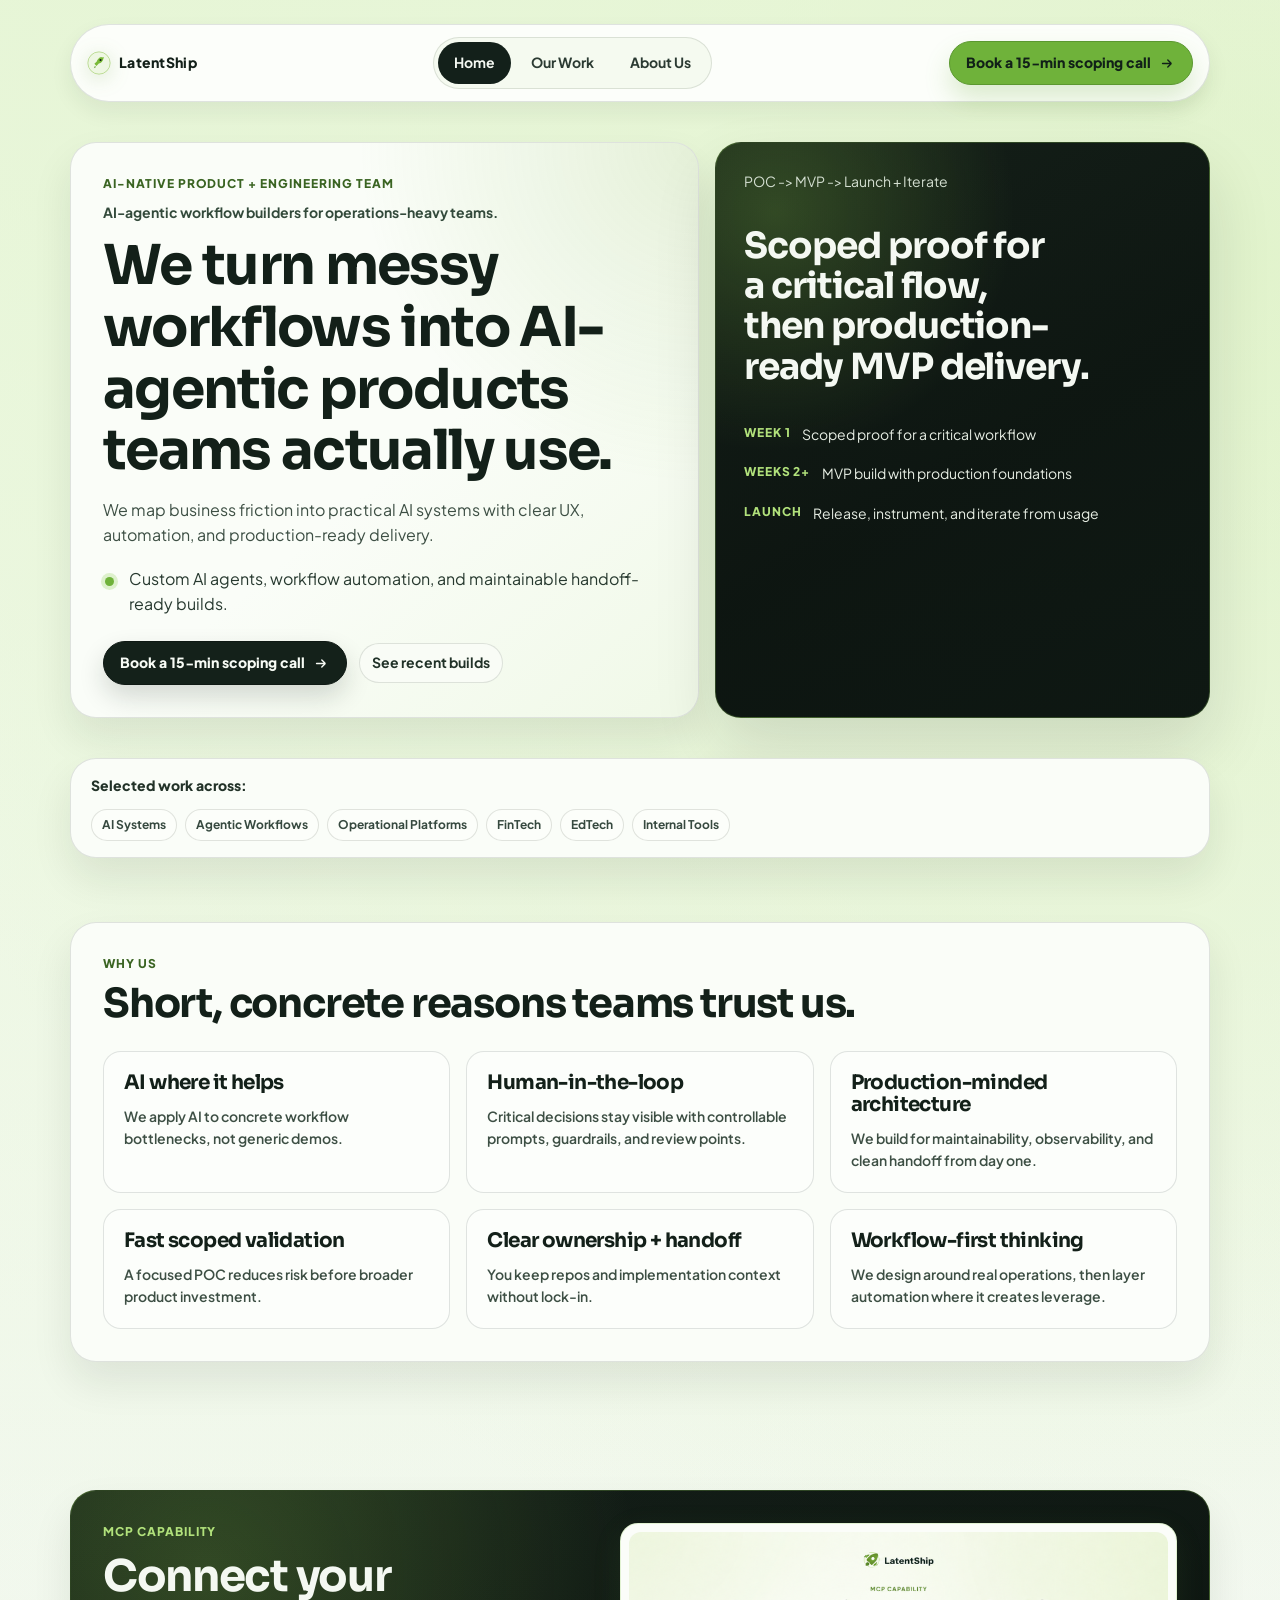
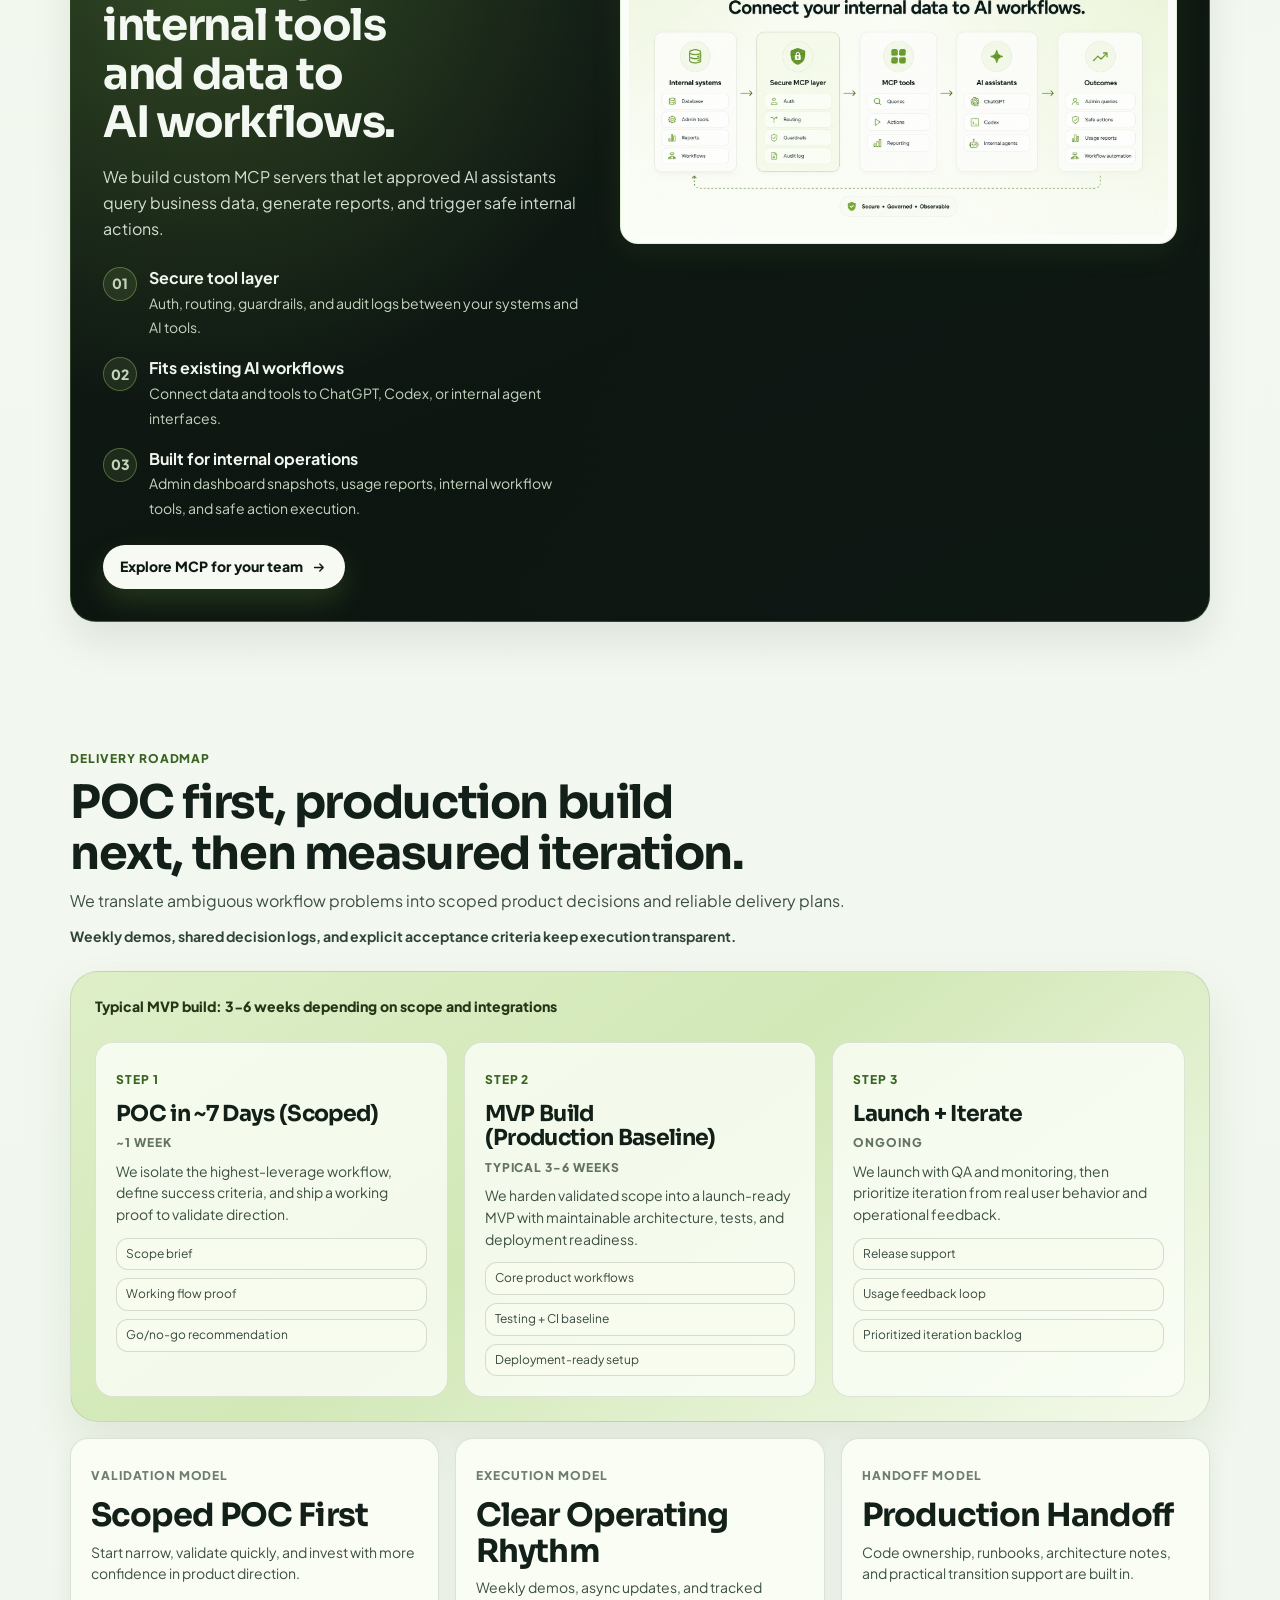
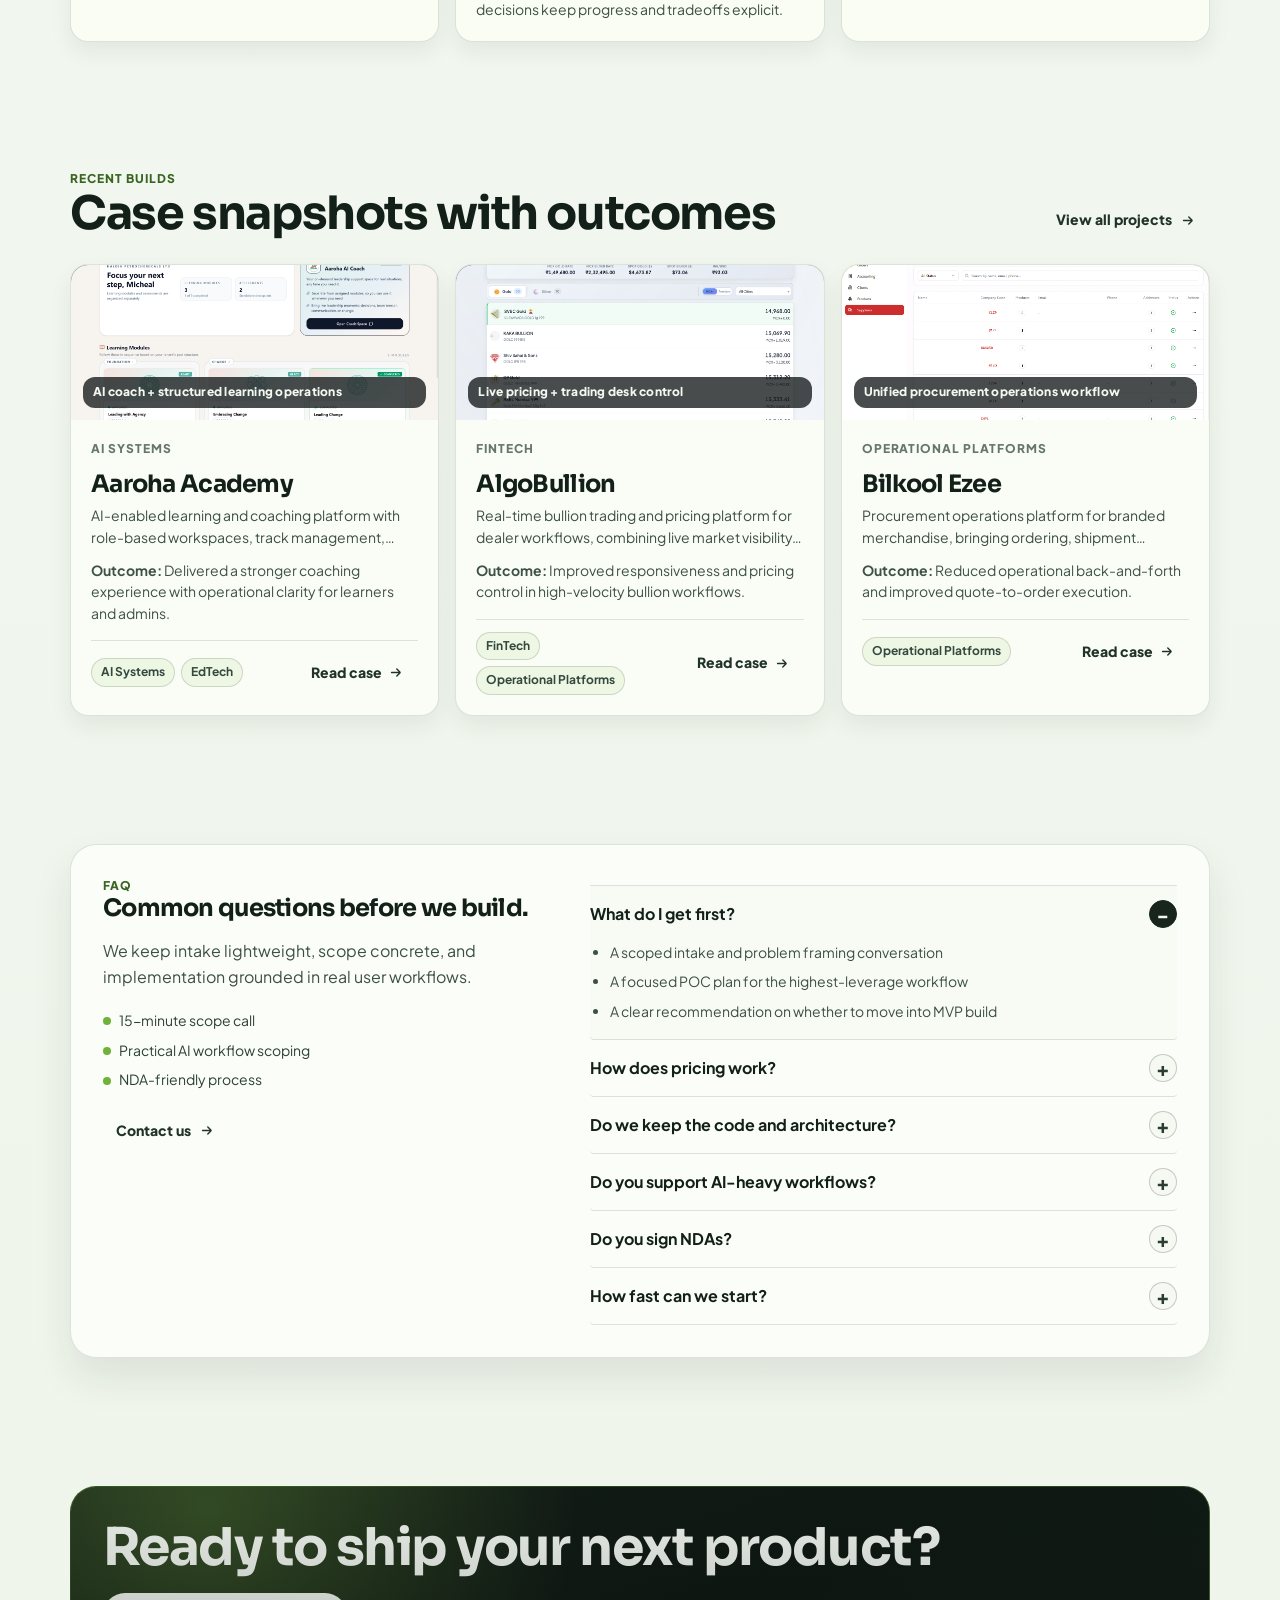
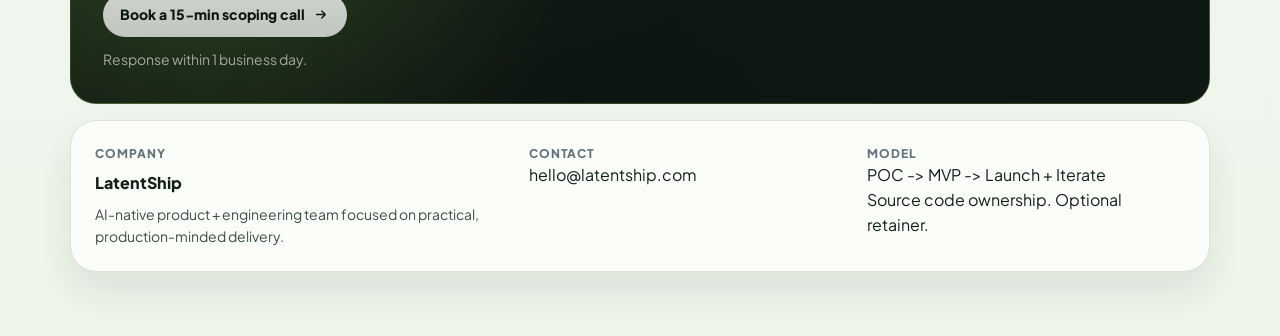
==== commit 4af07152: "Add MCP capability to website" ====
--- a/index.html
+++ b/index.html
@@ -83,6 +83,50 @@
         </div>
       </section>
 
+      <section class="section" id="mcp-capability">
+        <div class="container panel panel-dark mcp-panel" data-reveal>
+          <div class="mcp-content">
+            <div class="mcp-copy">
+              <p class="eyebrow mcp-eyebrow">MCP Capability</p>
+              <h2>Connect your internal tools and data to AI workflows.</h2>
+              <p class="lead mcp-lead">
+                We build custom MCP servers that let approved AI assistants query business data,
+                generate reports, and trigger safe internal actions.
+              </p>
+              <ul class="mcp-features">
+                <li>
+                  <span class="mcp-feature-icon" aria-hidden="true">01</span>
+                  <div>
+                    <strong>Secure tool layer</strong>
+                    <span>Auth, routing, guardrails, and audit logs between your systems and AI tools.</span>
+                  </div>
+                </li>
+                <li>
+                  <span class="mcp-feature-icon" aria-hidden="true">02</span>
+                  <div>
+                    <strong>Fits existing AI workflows</strong>
+                    <span>Connect data and tools to ChatGPT, Codex, or internal agent interfaces.</span>
+                  </div>
+                </li>
+                <li>
+                  <span class="mcp-feature-icon" aria-hidden="true">03</span>
+                  <div>
+                    <strong>Built for internal operations</strong>
+                    <span>Admin dashboard snapshots, usage reports, internal workflow tools, and safe action execution.</span>
+                  </div>
+                </li>
+              </ul>
+              <div class="mcp-actions">
+                <a href="./get-started/" class="primary-cta mcp-cta" data-track="cta_mcp">Explore MCP for your team</a>
+              </div>
+            </div>
+            <div class="mcp-diagram-wrap">
+              <img src="./assets/LatentShip_MCP_Image.png" alt="MCP Architecture: Internal systems to Secure MCP layer to MCP tools to AI assistants to business outcomes" loading="lazy" class="mcp-diagram-img" />
+            </div>
+          </div>
+        </div>
+      </section>
+
       <section class="section" id="roadmap">
         <div class="container" data-reveal>
           <div class="section-head">
--- a/css/styles.css
+++ b/css/styles.css
@@ -317,6 +317,35 @@
   background: var(--brand-400);
   color: #112018;
   box-shadow: 0 14px 26px rgba(106, 168, 54, 0.22);
+}
+
+.mobile-sticky-cta {
+  display: none;
+  position: fixed;
+  left: var(--space-2);
+  right: var(--space-2);
+  bottom: calc(var(--space-3) + env(safe-area-inset-bottom));
+  z-index: 50;
+  opacity: 0;
+  visibility: hidden;
+  transform: translateY(118%);
+  pointer-events: none;
+  transition:
+    visibility var(--normal) var(--ease-out),
+    opacity var(--normal) var(--ease-out),
+    transform var(--normal) var(--ease-out);
+}
+
+.mobile-sticky-cta-link {
+  width: 100%;
+  min-height: 50px;
+}
+
+.mobile-sticky-cta.is-visible {
+  opacity: 1;
+  visibility: visible;
+  transform: translateY(0);
+  pointer-events: auto;
 }
 
 .nav-cta:hover,
@@ -1477,6 +1506,11 @@
   font-weight: 700;
 }
 
+.turnstile-slot {
+  min-height: 0;
+  margin-top: var(--space-2);
+}
+
 .lead-success {
   margin-top: var(--space-4);
   border-radius: var(--radius-md);
@@ -1634,6 +1668,11 @@
   border-radius: var(--radius-md);
 }
 
+.project-preview.large.is-swipeable {
+  touch-action: pan-y;
+  user-select: none;
+}
+
 .project-gallery-shell {
   display: grid;
   gap: var(--space-3);
@@ -1657,6 +1696,15 @@
   display: inline-flex;
   align-items: center;
   gap: 6px;
+}
+
+.gallery-nav-btn:hover {
+  background: #eaf4e2;
+  border-color: rgba(10, 16, 18, 0.3);
+}
+
+.gallery-nav-btn:active {
+  transform: translateY(1px);
 }
 
 #gallery-prev::before,
@@ -1714,6 +1762,13 @@
   font-size: var(--text-xs);
 }
 
+.gallery-gesture-hint {
+  margin: 0;
+  font-size: var(--text-xs);
+  font-weight: 700;
+  color: #3b4d43;
+}
+
 .project-side-card {
   border: 1px solid var(--line);
   border-radius: var(--radius-md);
@@ -1755,6 +1810,112 @@
   font-size: var(--text-sm);
 }
 
+/* MCP Capability section */
+.mcp-panel {
+  padding: var(--space-8);
+}
+
+.mcp-content {
+  display: grid;
+  grid-template-columns: 1fr 1.15fr;
+  gap: var(--space-8);
+  align-items: start;
+  position: relative;
+  z-index: 1;
+}
+
+.mcp-eyebrow {
+  color: #b1e17b;
+}
+
+.mcp-copy h2 {
+  margin-top: var(--space-3);
+  font-size: clamp(30px, 3.4vw, 46px);
+  max-width: 12ch;
+}
+
+.mcp-lead {
+  margin-top: var(--space-4);
+  color: #d4dfd1;
+  max-width: 52ch;
+}
+
+.mcp-features {
+  margin: var(--space-6) 0 0;
+  padding: 0;
+  list-style: none;
+  display: grid;
+  gap: var(--space-4);
+}
+
+.mcp-features li {
+  display: grid;
+  grid-template-columns: 34px 1fr;
+  gap: var(--space-3);
+  align-items: start;
+}
+
+.mcp-feature-icon {
+  width: 34px;
+  height: 34px;
+  border: 1px solid rgba(177, 225, 123, 0.34);
+  border-radius: 50%;
+  background: rgba(177, 225, 123, 0.1);
+  color: #b1e17b;
+  display: inline-flex;
+  align-items: center;
+  justify-content: center;
+  font-size: var(--text-xs);
+  font-weight: 800;
+  line-height: 1;
+  margin-top: 1px;
+}
+
+.mcp-features strong {
+  display: block;
+  color: #f0f5ed;
+  font-size: var(--text-md);
+  font-weight: 700;
+}
+
+.mcp-features span {
+  color: #c4d5be;
+  font-size: var(--text-sm);
+  line-height: 1.5;
+}
+
+.mcp-actions {
+  margin-top: var(--space-6);
+}
+
+.mcp-cta {
+  background: #f6faf3;
+  color: #0f1914;
+  border-color: transparent;
+  box-shadow: 0 12px 28px rgba(144, 203, 83, 0.18);
+}
+
+.mcp-cta:hover {
+  background: #eaf5dc;
+  color: #0a120d;
+}
+
+.mcp-diagram-wrap {
+  border-radius: var(--radius-md);
+  overflow: hidden;
+  border: 1px solid rgba(144, 203, 83, 0.24);
+  background: #fbfdf9;
+  padding: var(--space-2);
+  box-shadow: 0 8px 32px rgba(144, 203, 83, 0.08);
+}
+
+.mcp-diagram-img {
+  width: 100%;
+  height: auto;
+  display: block;
+  border-radius: 12px;
+}
+
 [data-reveal] {
   opacity: 0;
   transform: translateY(14px);
@@ -1790,6 +1951,7 @@
   }
 
   .hero-grid,
+  .mcp-content,
   .roadmap-grid,
   .trust-grid,
   .project-detail-grid,
@@ -1808,6 +1970,7 @@
 
   .hero-copy,
   .hero-card,
+  .mcp-panel,
   .why-panel,
   .faq-shell,
   .page-shell,
@@ -1816,11 +1979,25 @@
   .footer-grid {
     padding: var(--space-6);
   }
+
+  .mcp-copy h2 {
+    max-width: 18ch;
+  }
 }
 
 @media (max-width: 640px) {
+  .site-header {
+    position: sticky;
+    top: 0;
+    z-index: 40;
+    padding-top: var(--space-3);
+    padding-bottom: var(--space-2);
+    background: color-mix(in srgb, #f2f8ed 86%, transparent);
+    backdrop-filter: blur(10px);
+  }
+
   .section {
-    padding-block: var(--space-10);
+    padding-block: var(--space-8);
   }
 
   .hero.section {
@@ -1828,8 +2005,41 @@
     padding-bottom: var(--space-5);
   }
 
+  .section-tight {
+    padding-top: var(--space-3);
+    padding-bottom: var(--space-4);
+  }
+
+  #why-us.section {
+    padding-top: var(--space-8);
+  }
+
   .container {
     width: calc(100% - var(--space-4));
+  }
+
+  .nav-shell {
+    padding: var(--space-3);
+    border-radius: 24px;
+    gap: var(--space-3);
+    transition:
+      padding var(--normal) var(--ease-out),
+      border-radius var(--normal) var(--ease-out),
+      gap var(--normal) var(--ease-out),
+      box-shadow var(--normal) var(--ease-out);
+  }
+
+  .brand {
+    min-height: 36px;
+  }
+
+  .nav-links {
+    justify-self: stretch;
+    display: grid;
+    grid-template-columns: repeat(3, minmax(0, 1fr));
+    gap: 6px;
+    padding: 6px;
+    border-radius: 24px;
   }
 
   #hero-title {
@@ -1870,19 +2080,46 @@
   }
 
   .project-gallery-controls {
-    flex-direction: column;
+    display: grid;
+    grid-template-columns: repeat(2, minmax(0, 1fr));
   }
 
   .project-gallery-thumbs {
-    grid-template-columns: repeat(3, minmax(0, 1fr));
+    display: flex;
+    overflow-x: auto;
+    gap: var(--space-2);
+    padding-bottom: 2px;
+    scroll-snap-type: x proximity;
+  }
+
+  .gallery-thumb {
+    flex: 0 0 96px;
+    scroll-snap-align: start;
+  }
+
+  .gallery-nav-btn {
+    width: 100%;
+    justify-content: center;
+  }
+
+  .gallery-gesture-hint {
+    text-align: center;
   }
 
   .project-grid {
     grid-template-columns: 1fr;
   }
 
+  .mcp-diagram-wrap {
+    overflow-x: auto;
+    padding: 6px;
+  }
+
+  .mcp-diagram-img {
+    min-width: 680px;
+  }
+
   .nav-links a,
-  .nav-cta,
   .primary-cta,
   .footer-cta-link,
   .secondary-cta,
@@ -1892,12 +2129,64 @@
     justify-content: center;
   }
 
+  .nav-links a {
+    width: auto;
+    min-height: 44px;
+    padding: 0 var(--space-2);
+  }
+
+  .nav-cta {
+    width: 100%;
+    min-height: 48px;
+  }
+
+  body.mobile-header-collapsed .site-header {
+    padding-top: var(--space-2);
+    padding-bottom: var(--space-1);
+  }
+
+  body.mobile-header-collapsed .nav-shell {
+    padding: var(--space-2);
+    border-radius: 18px;
+    gap: var(--space-2);
+    box-shadow: 0 8px 16px rgba(18, 32, 24, 0.12);
+  }
+
+  body.mobile-header-collapsed .brand,
+  body.mobile-header-collapsed .site-header .nav-cta {
+    display: none;
+  }
+
+  body.mobile-header-collapsed .nav-links {
+    margin: 0;
+  }
+
+  .mobile-sticky-cta {
+    display: block;
+  }
+
   .nav-links.is-pill-ready .nav-active-pill {
     display: none;
   }
 
   .hero-card {
     min-height: 360px;
+  }
+
+  [data-reveal] {
+    opacity: 1;
+    transform: none;
+    transition: none;
+  }
+
+  .lead-step h2 {
+    font-size: clamp(24px, 7.2vw, 30px);
+    margin-bottom: var(--space-3);
+  }
+
+  .choice-card {
+    min-height: 56px;
+    padding: var(--space-3) var(--space-4);
   }
 }
 
